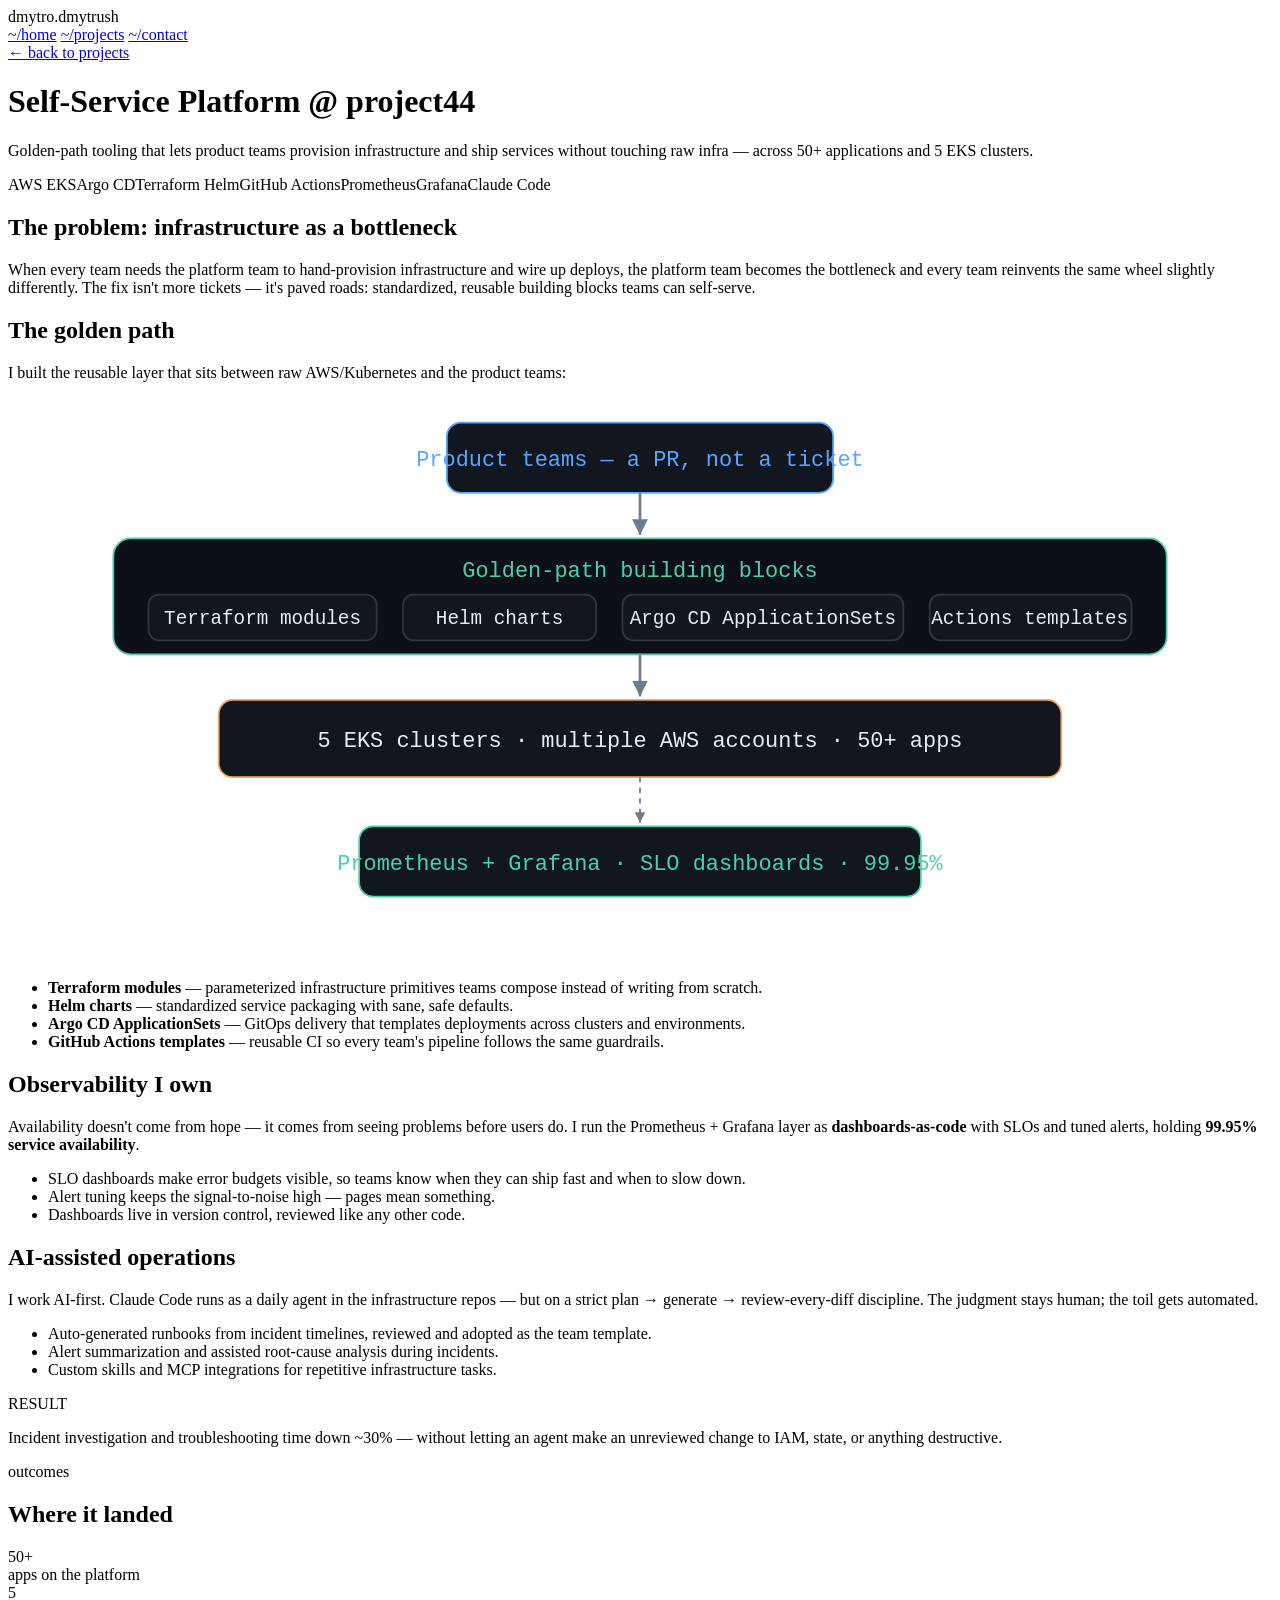
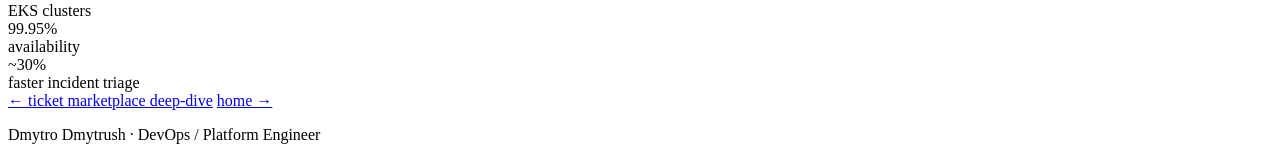
==== project44.html @ 1ca090d0 "Add project44.html" ====
<!DOCTYPE html>
<html lang="en">
<head>
<meta charset="UTF-8">
<meta name="viewport" content="width=device-width, initial-scale=1.0">
<title>Self-Service Platform @ project44 — Dmytro Dmytrush</title>
<meta name="description" content="Golden-path platform tooling across 50+ apps and 5 EKS clusters: Terraform modules, Helm charts, Argo CD ApplicationSets, and AI-assisted operations.">
<link rel="stylesheet" href="styles.css">
</head>
<body>

<nav class="nav">
  <div class="wrap">
    <span class="brand">dmytro<span class="dot">.</span>dmytrush</span>
    <div class="links">
      <a href="index.html"><span>~/</span>home</a>
      <a href="index.html#projects"><span>~/</span>projects</a>
      <a href="index.html#contact"><span>~/</span>contact</a>
    </div>
  </div>
</nav>

<header class="page-hero">
  <div class="wrap">
    <a class="back" href="index.html#projects">← back to projects</a>
    <h1>Self-Service Platform @ project44</h1>
    <p class="sub">Golden-path tooling that lets product teams provision infrastructure and ship services without touching raw infra — across 50+ applications and 5 EKS clusters.</p>
    <div class="stack">
      <span>AWS EKS</span><span>Argo CD</span><span>Terraform</span>
      <span>Helm</span><span>GitHub Actions</span><span>Prometheus</span><span>Grafana</span><span>Claude Code</span>
    </div>
  </div>
</header>

<section class="prose">
  <div class="wrap">
    <h2>The problem: infrastructure as a bottleneck</h2>
    <p>
      When every team needs the platform team to hand-provision infrastructure and wire up deploys, the platform team
      becomes the bottleneck and every team reinvents the same wheel slightly differently. The fix isn't more tickets —
      it's paved roads: standardized, reusable building blocks teams can self-serve.
    </p>
  </div>
</section>

<section class="prose">
  <div class="wrap">
    <h2>The golden path</h2>
    <p>I built the reusable layer that sits between raw AWS/Kubernetes and the product teams:</p>
    <div class="diagram">
      <svg viewBox="0 0 720 320" xmlns="http://www.w3.org/2000/svg" font-family="ui-monospace, monospace">
        <defs>
          <marker id="a2" markerWidth="8" markerHeight="8" refX="6" refY="3" orient="auto">
            <path d="M0,0 L6,3 L0,6 Z" fill="#6e7b8a"/>
          </marker>
        </defs>
        <!-- Teams -->
        <rect x="250" y="14" width="220" height="40" rx="8" fill="#12171f" stroke="#58a6ff"/>
        <text x="360" y="39" fill="#58a6ff" font-size="12.5" text-anchor="middle">Product teams — a PR, not a ticket</text>
        <line x1="360" y1="54" x2="360" y2="78" stroke="#6e7b8a" stroke-width="1.5" marker-end="url(#a2)"/>
        <!-- Golden path modules -->
        <rect x="60" y="80" width="600" height="66" rx="10" fill="#0d1117" stroke="#4dd0a7"/>
        <text x="360" y="102" fill="#4dd0a7" font-size="12.5" text-anchor="middle">Golden-path building blocks</text>
        <g font-size="11" fill="#e6edf3" text-anchor="middle">
          <rect x="80"  y="112" width="130" height="26" rx="6" fill="#12171f" stroke="#30363d"/><text x="145" y="129">Terraform modules</text>
          <rect x="225" y="112" width="110" height="26" rx="6" fill="#12171f" stroke="#30363d"/><text x="280" y="129">Helm charts</text>
          <rect x="350" y="112" width="160" height="26" rx="6" fill="#12171f" stroke="#30363d"/><text x="430" y="129">Argo CD ApplicationSets</text>
          <rect x="525" y="112" width="115" height="26" rx="6" fill="#12171f" stroke="#30363d"/><text x="582" y="129">Actions templates</text>
        </g>
        <line x1="360" y1="146" x2="360" y2="170" stroke="#6e7b8a" stroke-width="1.5" marker-end="url(#a2)"/>
        <!-- Clusters -->
        <rect x="120" y="172" width="480" height="44" rx="8" fill="#12171f" stroke="#f0a868"/>
        <text x="360" y="199" fill="#e6edf3" font-size="12.5" text-anchor="middle">5 EKS clusters · multiple AWS accounts · 50+ apps</text>
        <!-- Observability -->
        <line x1="360" y1="216" x2="360" y2="242" stroke="#6e7b8a" stroke-width="1" stroke-dasharray="3 3" marker-end="url(#a2)"/>
        <rect x="200" y="244" width="320" height="40" rx="8" fill="#12171f" stroke="#4dd0a7"/>
        <text x="360" y="269" fill="#4dd0a7" font-size="12.5" text-anchor="middle">Prometheus + Grafana · SLO dashboards · 99.95%</text>
      </svg>
    </div>
    <ul>
      <li><strong>Terraform modules</strong> — parameterized infrastructure primitives teams compose instead of writing from scratch.</li>
      <li><strong>Helm charts</strong> — standardized service packaging with sane, safe defaults.</li>
      <li><strong>Argo CD ApplicationSets</strong> — GitOps delivery that templates deployments across clusters and environments.</li>
      <li><strong>GitHub Actions templates</strong> — reusable CI so every team's pipeline follows the same guardrails.</li>
    </ul>
  </div>
</section>

<section class="prose">
  <div class="wrap">
    <h2>Observability I own</h2>
    <p>
      Availability doesn't come from hope — it comes from seeing problems before users do. I run the Prometheus + Grafana
      layer as <strong>dashboards-as-code</strong> with SLOs and tuned alerts, holding <strong>99.95% service availability</strong>.
    </p>
    <ul>
      <li>SLO dashboards make error budgets visible, so teams know when they can ship fast and when to slow down.</li>
      <li>Alert tuning keeps the signal-to-noise high — pages mean something.</li>
      <li>Dashboards live in version control, reviewed like any other code.</li>
    </ul>
  </div>
</section>

<section class="prose">
  <div class="wrap">
    <h2>AI-assisted operations</h2>
    <p>
      I work AI-first. Claude Code runs as a daily agent in the infrastructure repos — but on a strict plan → generate →
      review-every-diff discipline. The judgment stays human; the toil gets automated.
    </p>
    <ul>
      <li>Auto-generated runbooks from incident timelines, reviewed and adopted as the team template.</li>
      <li>Alert summarization and assisted root-cause analysis during incidents.</li>
      <li>Custom skills and MCP integrations for repetitive infrastructure tasks.</li>
    </ul>
    <div class="callout">
      <div class="c-label">RESULT</div>
      <p>Incident investigation and troubleshooting time down ~30% — without letting an agent make an unreviewed change to IAM, state, or anything destructive.</p>
    </div>
  </div>
</section>

<section>
  <div class="wrap">
    <div class="sec-label">outcomes</div>
    <h2 class="sec-title">Where it landed</h2>
    <div class="metrics">
      <div class="metric"><div class="num">50+</div><div class="lbl">apps on the platform</div></div>
      <div class="metric"><div class="num">5</div><div class="lbl">EKS clusters</div></div>
      <div class="metric"><div class="num">99.95%</div><div class="lbl">availability</div></div>
      <div class="metric"><div class="num">~30%</div><div class="lbl">faster incident triage</div></div>
    </div>
  </div>
</section>

<footer>
  <div class="wrap">
    <div class="f-links">
      <a href="seatgeek.html">← ticket marketplace deep-dive</a>
      <a href="index.html">home →</a>
    </div>
    <p class="f-note">Dmytro Dmytrush · DevOps / Platform Engineer</p>
  </div>
</footer>

</body>
</html>
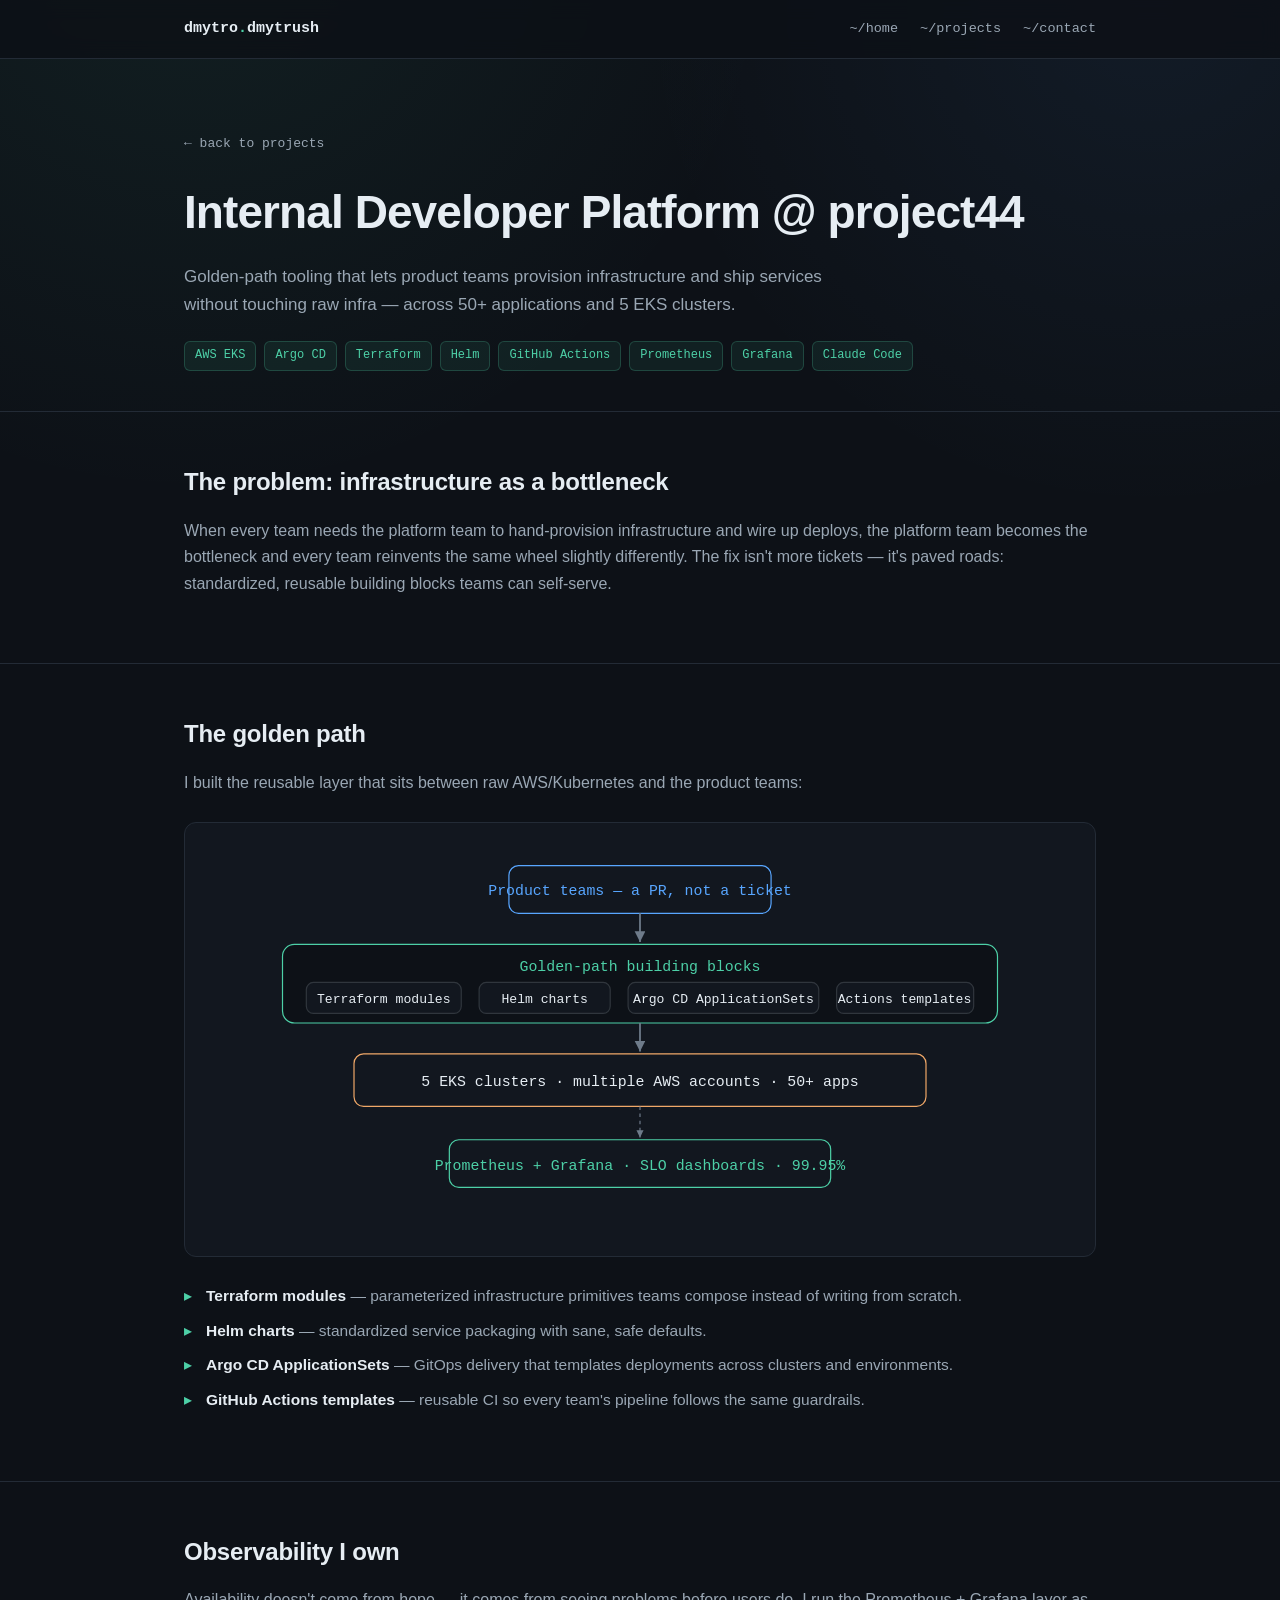
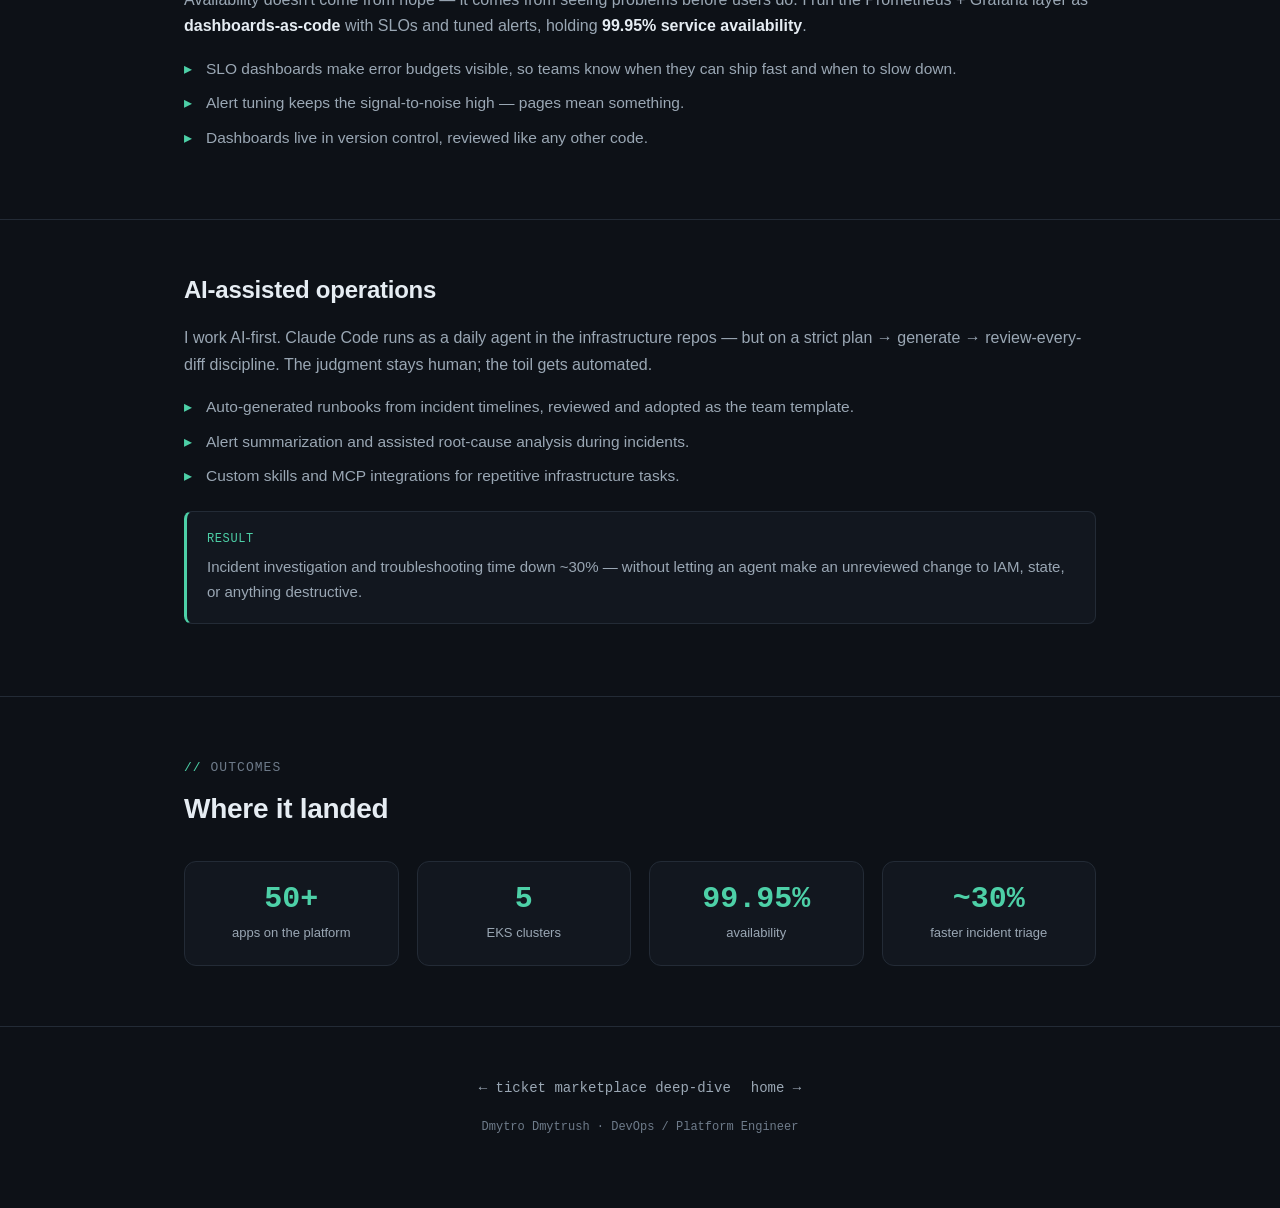
==== commit d77a82e2: "Redesign homepage: warm light theme, remove hero portrait, correct project deep-dive names and scope" ====
--- a/project44.html
+++ b/project44.html
@@ -3,7 +3,7 @@
 <head>
 <meta charset="UTF-8">
 <meta name="viewport" content="width=device-width, initial-scale=1.0">
-<title>Self-Service Platform @ project44 — Dmytro Dmytrush</title>
+<title>Internal Developer Platform @ project44 — Dmytro Dmytrush</title>
 <meta name="description" content="Golden-path platform tooling across 50+ apps and 5 EKS clusters: Terraform modules, Helm charts, Argo CD ApplicationSets, and AI-assisted operations.">
 <link rel="stylesheet" href="styles.css">
 </head>
@@ -23,7 +23,7 @@
 <header class="page-hero">
   <div class="wrap">
     <a class="back" href="index.html#projects">← back to projects</a>
-    <h1>Self-Service Platform @ project44</h1>
+    <h1>Internal Developer Platform @ project44</h1>
     <p class="sub">Golden-path tooling that lets product teams provision infrastructure and ship services without touching raw infra — across 50+ applications and 5 EKS clusters.</p>
     <div class="stack">
       <span>AWS EKS</span><span>Argo CD</span><span>Terraform</span>
--- a/styles.css
+++ b/styles.css
@@ -0,0 +1,189 @@
+/* ============================================================
+   Dmytro Dmytrush — Portfolio
+   Dark technical aesthetic. Hand-built, no template.
+   ============================================================ */
+
+:root {
+  --bg:        #0d1117;
+  --bg-soft:   #161b22;
+  --bg-card:   #12171f;
+  --border:    #232b36;
+  --border-hi: #30363d;
+  --fg:        #e6edf3;
+  --fg-dim:    #9aa7b4;
+  --fg-mute:   #6e7b8a;
+  --accent:    #4dd0a7;   /* teal-green (terraform/k8s vibe) */
+  --accent-2:  #58a6ff;   /* blue */
+  --accent-3:  #f0a868;   /* amber */
+  --danger:    #ff6b6b;
+  --mono: "SF Mono", "JetBrains Mono", "Fira Code", ui-monospace, Menlo, Consolas, monospace;
+  --sans: -apple-system, BlinkMacSystemFont, "Segoe UI", Roboto, Helvetica, Arial, sans-serif;
+  --maxw: 960px;
+}
+
+* { box-sizing: border-box; margin: 0; padding: 0; }
+
+html { scroll-behavior: smooth; }
+
+body {
+  background: var(--bg);
+  color: var(--fg);
+  font-family: var(--sans);
+  line-height: 1.65;
+  -webkit-font-smoothing: antialiased;
+  background-image:
+    radial-gradient(circle at 15% -10%, rgba(77,208,167,0.08), transparent 40%),
+    radial-gradient(circle at 90% 0%, rgba(88,166,255,0.07), transparent 35%);
+  background-attachment: fixed;
+}
+
+.wrap { max-width: var(--maxw); margin: 0 auto; padding: 0 24px; }
+
+a { color: var(--accent-2); text-decoration: none; transition: color .15s ease; }
+a:hover { color: var(--accent); }
+
+/* ---------- Top nav ---------- */
+.nav {
+  position: sticky; top: 0; z-index: 50;
+  background: rgba(13,17,23,0.82);
+  backdrop-filter: blur(10px);
+  border-bottom: 1px solid var(--border);
+}
+.nav .wrap { display: flex; align-items: center; justify-content: space-between; height: 58px; }
+.nav .brand { font-family: var(--mono); font-weight: 600; color: var(--fg); font-size: 15px; }
+.nav .brand .dot { color: var(--accent); }
+.nav .links { display: flex; gap: 22px; }
+.nav .links a { font-family: var(--mono); font-size: 13.5px; color: var(--fg-dim); }
+.nav .links a:hover { color: var(--accent); }
+@media (max-width: 560px){ .nav .links { gap: 14px; } .nav .links a span { display:none; } }
+
+/* ---------- Hero ---------- */
+.hero { padding: 84px 0 56px; border-bottom: 1px solid var(--border); }
+.hero .kicker {
+  font-family: var(--mono); font-size: 13px; color: var(--accent);
+  letter-spacing: .05em; margin-bottom: 16px;
+}
+.hero h1 { font-size: clamp(36px, 7vw, 62px); line-height: 1.05; letter-spacing: -0.02em; margin-bottom: 14px; }
+.hero .role { font-size: clamp(18px, 3vw, 24px); color: var(--fg-dim); font-weight: 500; margin-bottom: 26px; }
+.hero .role b { color: var(--accent); font-weight: 600; }
+.hero .lead { font-size: 17px; color: var(--fg-dim); max-width: 660px; }
+
+.badges { display: flex; flex-wrap: wrap; gap: 8px; margin: 26px 0 8px; }
+.badge {
+  font-family: var(--mono); font-size: 12px; color: var(--accent);
+  background: rgba(77,208,167,0.08); border: 1px solid rgba(77,208,167,0.25);
+  padding: 5px 11px; border-radius: 999px;
+}
+
+.cta { display: flex; flex-wrap: wrap; gap: 12px; margin-top: 30px; }
+.btn {
+  font-family: var(--mono); font-size: 13.5px; padding: 10px 18px; border-radius: 8px;
+  border: 1px solid var(--border-hi); color: var(--fg); background: var(--bg-soft);
+  display: inline-flex; align-items: center; gap: 8px; transition: all .15s ease;
+}
+.btn:hover { border-color: var(--accent); color: var(--accent); transform: translateY(-1px); }
+.btn.primary { background: var(--accent); color: #06231a; border-color: var(--accent); font-weight: 600; }
+.btn.primary:hover { background: #5fe0b8; color: #06231a; }
+
+/* ---------- Sections ---------- */
+section { padding: 60px 0; border-bottom: 1px solid var(--border); }
+.sec-label {
+  font-family: var(--mono); font-size: 13px; color: var(--fg-mute);
+  letter-spacing: .08em; text-transform: uppercase; margin-bottom: 8px;
+}
+.sec-label::before { content: "// "; color: var(--accent); }
+h2.sec-title { font-size: 28px; letter-spacing: -0.01em; margin-bottom: 28px; }
+
+/* ---------- Skills ---------- */
+.skills-grid { display: grid; grid-template-columns: repeat(auto-fit, minmax(220px, 1fr)); gap: 16px; }
+.skill-card {
+  background: var(--bg-card); border: 1px solid var(--border); border-radius: 12px; padding: 20px;
+  transition: border-color .15s ease, transform .15s ease;
+}
+.skill-card:hover { border-color: var(--border-hi); transform: translateY(-2px); }
+.skill-card h3 { font-family: var(--mono); font-size: 13px; color: var(--accent); margin-bottom: 12px; letter-spacing: .03em; }
+.skill-card .tags { display: flex; flex-wrap: wrap; gap: 7px; }
+.skill-card .tag { font-size: 13px; color: var(--fg-dim); background: var(--bg-soft); border: 1px solid var(--border); padding: 3px 9px; border-radius: 6px; }
+
+/* ---------- Timeline ---------- */
+.timeline { position: relative; padding-left: 28px; }
+.timeline::before { content: ""; position: absolute; left: 6px; top: 6px; bottom: 6px; width: 2px; background: var(--border-hi); }
+.tl-item { position: relative; margin-bottom: 34px; }
+.tl-item::before {
+  content: ""; position: absolute; left: -28px; top: 6px; width: 12px; height: 12px;
+  border-radius: 50%; background: var(--accent); box-shadow: 0 0 0 4px rgba(77,208,167,0.15);
+}
+.tl-item .tl-head { display: flex; flex-wrap: wrap; align-items: baseline; gap: 10px; margin-bottom: 4px; }
+.tl-item .tl-title { font-size: 18px; font-weight: 600; }
+.tl-item .tl-co { color: var(--accent); font-family: var(--mono); font-size: 14px; }
+.tl-item .tl-date { font-family: var(--mono); font-size: 12.5px; color: var(--fg-mute); margin-left: auto; }
+.tl-item .tl-loc { font-size: 13px; color: var(--fg-mute); margin-bottom: 10px; }
+.tl-item ul { list-style: none; }
+.tl-item li { position: relative; padding-left: 18px; color: var(--fg-dim); font-size: 15px; margin-bottom: 7px; }
+.tl-item li::before { content: "▸"; position: absolute; left: 0; color: var(--accent); }
+
+/* ---------- Project cards ---------- */
+.proj-grid { display: grid; grid-template-columns: repeat(auto-fit, minmax(300px, 1fr)); gap: 20px; }
+.proj-card {
+  background: var(--bg-card); border: 1px solid var(--border); border-radius: 14px; padding: 26px;
+  display: flex; flex-direction: column; transition: all .18s ease; position: relative; overflow: hidden;
+}
+.proj-card::after {
+  content: ""; position: absolute; inset: 0; border-radius: 14px; pointer-events: none;
+  box-shadow: inset 0 0 0 1px transparent; transition: box-shadow .18s ease;
+}
+.proj-card:hover { transform: translateY(-3px); border-color: var(--border-hi); }
+.proj-card:hover::after { box-shadow: inset 0 0 40px rgba(77,208,167,0.06); }
+.proj-card .p-tag { font-family: var(--mono); font-size: 11.5px; color: var(--accent-3); letter-spacing: .05em; margin-bottom: 10px; }
+.proj-card h3 { font-size: 20px; margin-bottom: 8px; }
+.proj-card p { color: var(--fg-dim); font-size: 14.5px; flex: 1; margin-bottom: 16px; }
+.proj-card .p-stack { display: flex; flex-wrap: wrap; gap: 6px; margin-bottom: 16px; }
+.proj-card .p-stack span { font-family: var(--mono); font-size: 11.5px; color: var(--fg-mute); border: 1px solid var(--border); padding: 2px 8px; border-radius: 5px; }
+.proj-card .p-link { font-family: var(--mono); font-size: 13px; color: var(--accent); align-self: flex-start; }
+.proj-card .p-link:hover { text-decoration: underline; }
+
+/* ---------- Metrics strip ---------- */
+.metrics { display: grid; grid-template-columns: repeat(auto-fit, minmax(150px, 1fr)); gap: 18px; }
+.metric { text-align: center; padding: 22px 12px; background: var(--bg-card); border: 1px solid var(--border); border-radius: 12px; }
+.metric .num { font-family: var(--mono); font-size: 30px; font-weight: 700; color: var(--accent); line-height: 1; }
+.metric .lbl { font-size: 13px; color: var(--fg-dim); margin-top: 8px; }
+
+/* ---------- Footer ---------- */
+footer { padding: 50px 0 70px; text-align: center; }
+footer .f-links { display: flex; justify-content: center; gap: 20px; flex-wrap: wrap; margin-bottom: 18px; }
+footer .f-links a { font-family: var(--mono); font-size: 14px; color: var(--fg-dim); }
+footer .f-links a:hover { color: var(--accent); }
+footer .f-note { font-family: var(--mono); font-size: 12px; color: var(--fg-mute); }
+
+/* ---------- Project page specifics ---------- */
+.page-hero { padding: 70px 0 40px; border-bottom: 1px solid var(--border); }
+.page-hero .back { font-family: var(--mono); font-size: 13px; color: var(--fg-dim); }
+.page-hero .back:hover { color: var(--accent); }
+.page-hero h1 { font-size: clamp(30px, 5vw, 46px); margin: 20px 0 12px; letter-spacing: -0.02em; }
+.page-hero .sub { color: var(--fg-dim); font-size: 17px; max-width: 680px; }
+.page-hero .stack { display:flex; flex-wrap:wrap; gap:8px; margin-top:22px; }
+.page-hero .stack span { font-family: var(--mono); font-size:12px; color:var(--accent); background:rgba(77,208,167,0.08); border:1px solid rgba(77,208,167,0.22); padding:4px 10px; border-radius:6px; }
+
+.prose { padding: 50px 0; border-bottom: 1px solid var(--border); }
+.prose h2 { font-size: 24px; margin-bottom: 16px; letter-spacing: -0.01em; }
+.prose h3 { font-family: var(--mono); font-size: 15px; color: var(--accent); margin: 28px 0 10px; }
+.prose p { color: var(--fg-dim); font-size: 16px; margin-bottom: 16px; }
+.prose ul { margin: 0 0 18px 0; list-style: none; }
+.prose li { position: relative; padding-left: 22px; color: var(--fg-dim); font-size: 15.5px; margin-bottom: 9px; }
+.prose li::before { content: "▸"; position: absolute; left: 0; color: var(--accent); }
+.prose code { font-family: var(--mono); font-size: 13.5px; color: var(--accent-3); background: var(--bg-soft); border: 1px solid var(--border); padding: 1px 6px; border-radius: 5px; }
+.prose strong { color: var(--fg); }
+
+.callout {
+  background: var(--bg-card); border: 1px solid var(--border); border-left: 3px solid var(--accent);
+  border-radius: 8px; padding: 18px 20px; margin: 22px 0;
+}
+.callout .c-label { font-family: var(--mono); font-size: 12px; color: var(--accent); letter-spacing: .05em; margin-bottom: 6px; }
+.callout p { margin: 0; color: var(--fg-dim); font-size: 15px; }
+
+/* Architecture diagram box */
+.diagram { background: var(--bg-card); border: 1px solid var(--border); border-radius: 12px; padding: 26px; margin: 26px 0; overflow-x: auto; }
+.diagram svg { display: block; margin: 0 auto; max-width: 100%; height: auto; }
+
+.fade-up { opacity: 0; transform: translateY(16px); transition: opacity .5s ease, transform .5s ease; }
+.fade-up.in { opacity: 1; transform: none; }
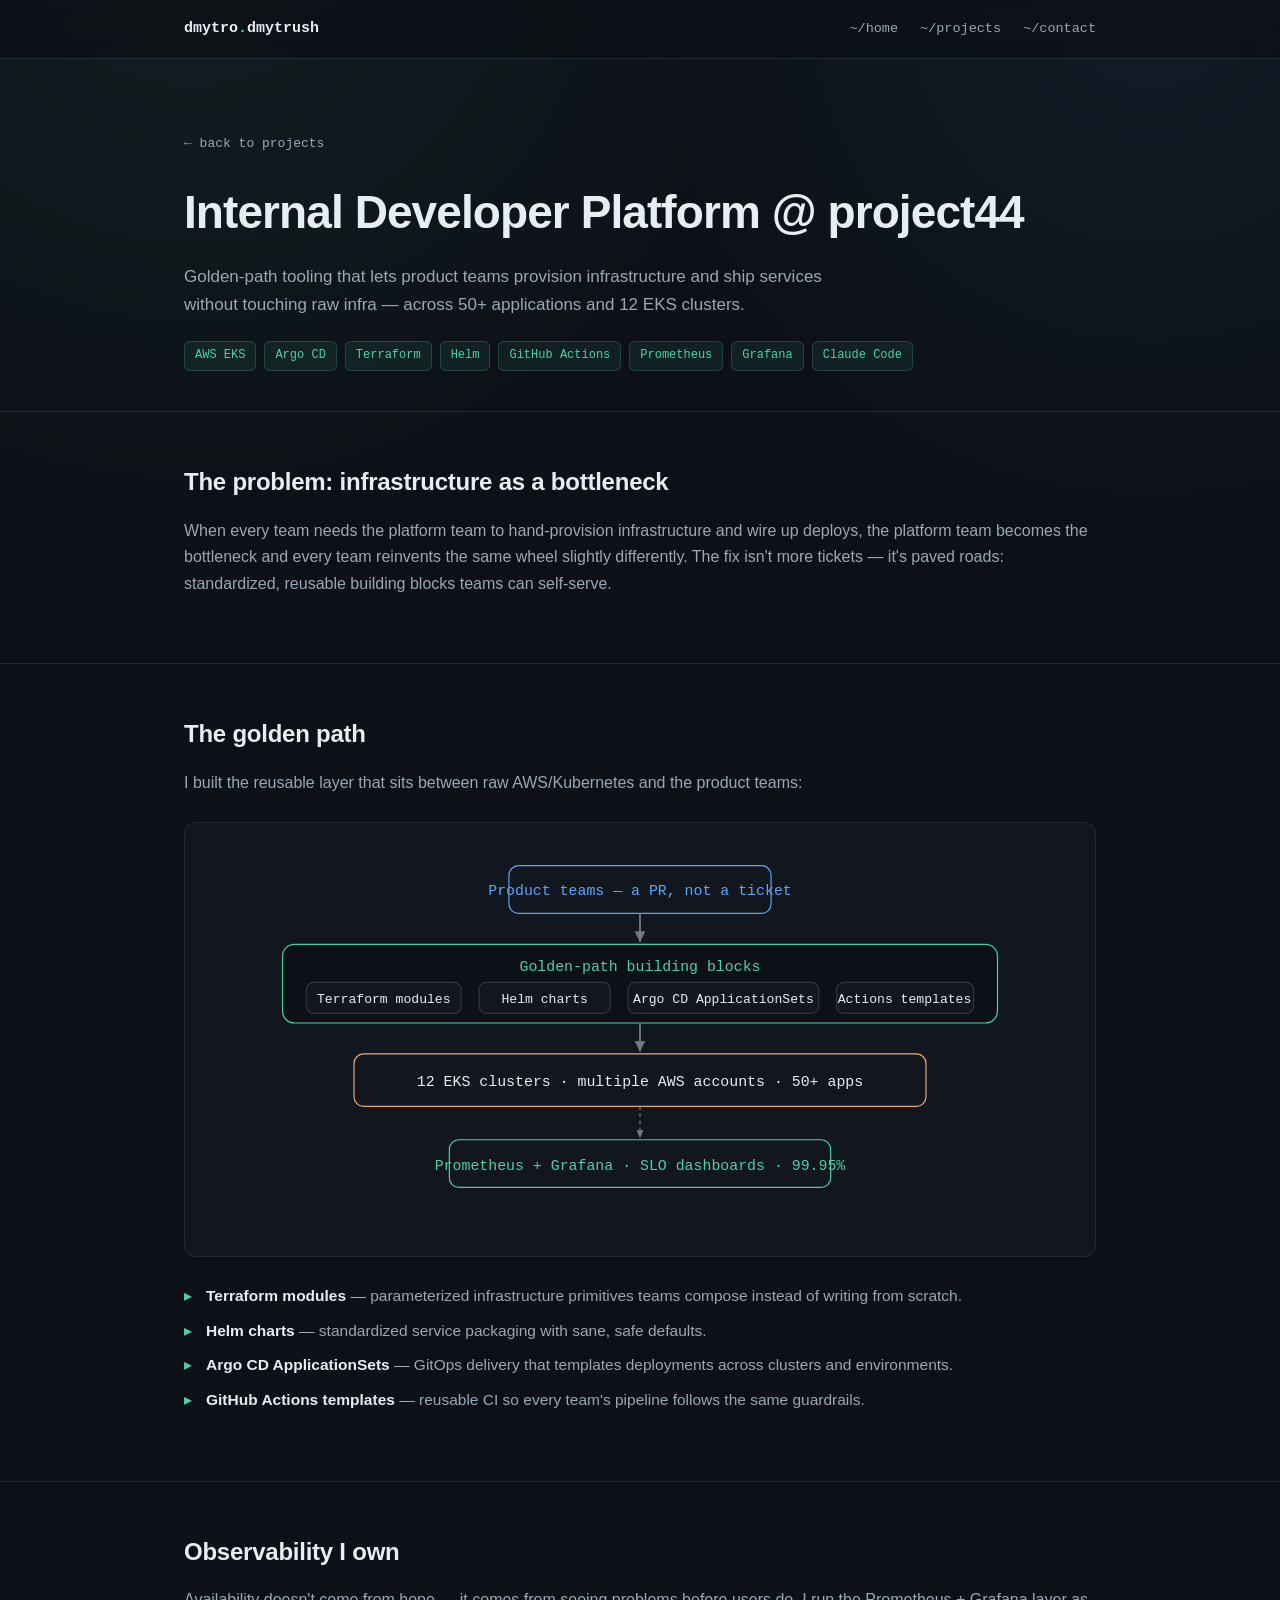
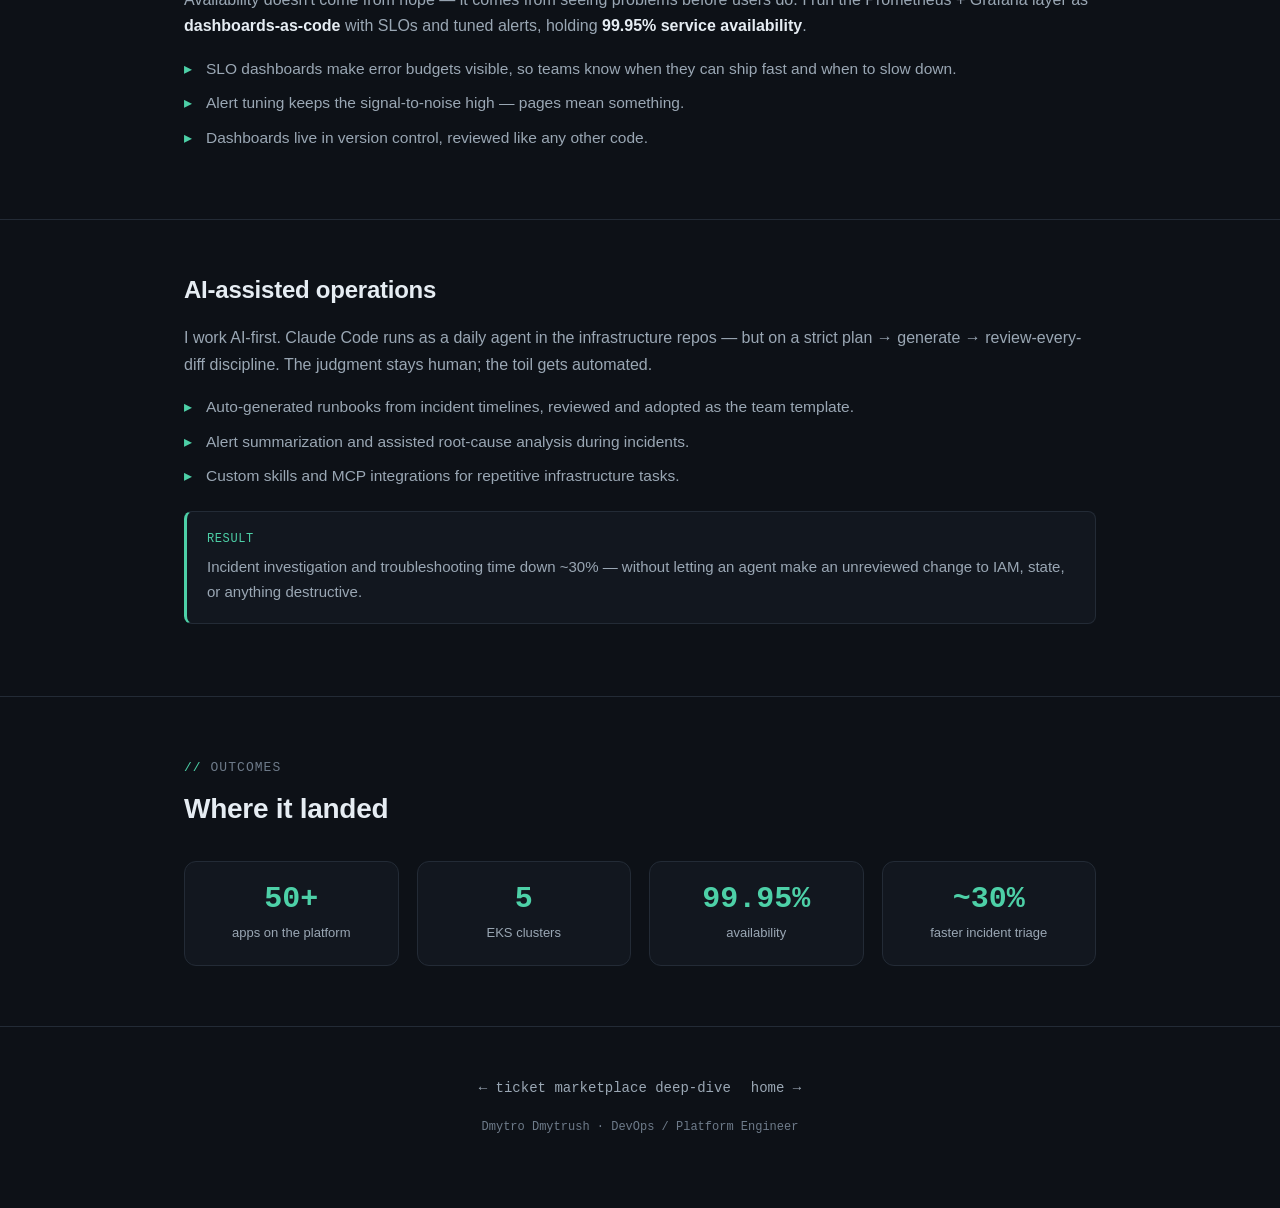
==== commit 480a14d1: "Sync site to updated resume: hero headline, 12 EKS clusters, new bullets, new contact info - Hero no" ====
--- a/project44.html
+++ b/project44.html
@@ -4,7 +4,7 @@
 <meta charset="UTF-8">
 <meta name="viewport" content="width=device-width, initial-scale=1.0">
 <title>Internal Developer Platform @ project44 — Dmytro Dmytrush</title>
-<meta name="description" content="Golden-path platform tooling across 50+ apps and 5 EKS clusters: Terraform modules, Helm charts, Argo CD ApplicationSets, and AI-assisted operations.">
+<meta name="description" content="Golden-path platform tooling across 50+ apps and 12 EKS clusters: Terraform modules, Helm charts, Argo CD ApplicationSets, and AI-assisted operations.">
 <link rel="stylesheet" href="styles.css">
 </head>
 <body>
@@ -24,7 +24,7 @@
   <div class="wrap">
     <a class="back" href="index.html#projects">← back to projects</a>
     <h1>Internal Developer Platform @ project44</h1>
-    <p class="sub">Golden-path tooling that lets product teams provision infrastructure and ship services without touching raw infra — across 50+ applications and 5 EKS clusters.</p>
+    <p class="sub">Golden-path tooling that lets product teams provision infrastructure and ship services without touching raw infra — across 50+ applications and 12 EKS clusters.</p>
     <div class="stack">
       <span>AWS EKS</span><span>Argo CD</span><span>Terraform</span>
       <span>Helm</span><span>GitHub Actions</span><span>Prometheus</span><span>Grafana</span><span>Claude Code</span>
@@ -70,7 +70,7 @@
         <line x1="360" y1="146" x2="360" y2="170" stroke="#6e7b8a" stroke-width="1.5" marker-end="url(#a2)"/>
         <!-- Clusters -->
         <rect x="120" y="172" width="480" height="44" rx="8" fill="#12171f" stroke="#f0a868"/>
-        <text x="360" y="199" fill="#e6edf3" font-size="12.5" text-anchor="middle">5 EKS clusters · multiple AWS accounts · 50+ apps</text>
+        <text x="360" y="199" fill="#e6edf3" font-size="12.5" text-anchor="middle">12 EKS clusters · multiple AWS accounts · 50+ apps</text>
         <!-- Observability -->
         <line x1="360" y1="216" x2="360" y2="242" stroke="#6e7b8a" stroke-width="1" stroke-dasharray="3 3" marker-end="url(#a2)"/>
         <rect x="200" y="244" width="320" height="40" rx="8" fill="#12171f" stroke="#4dd0a7"/>
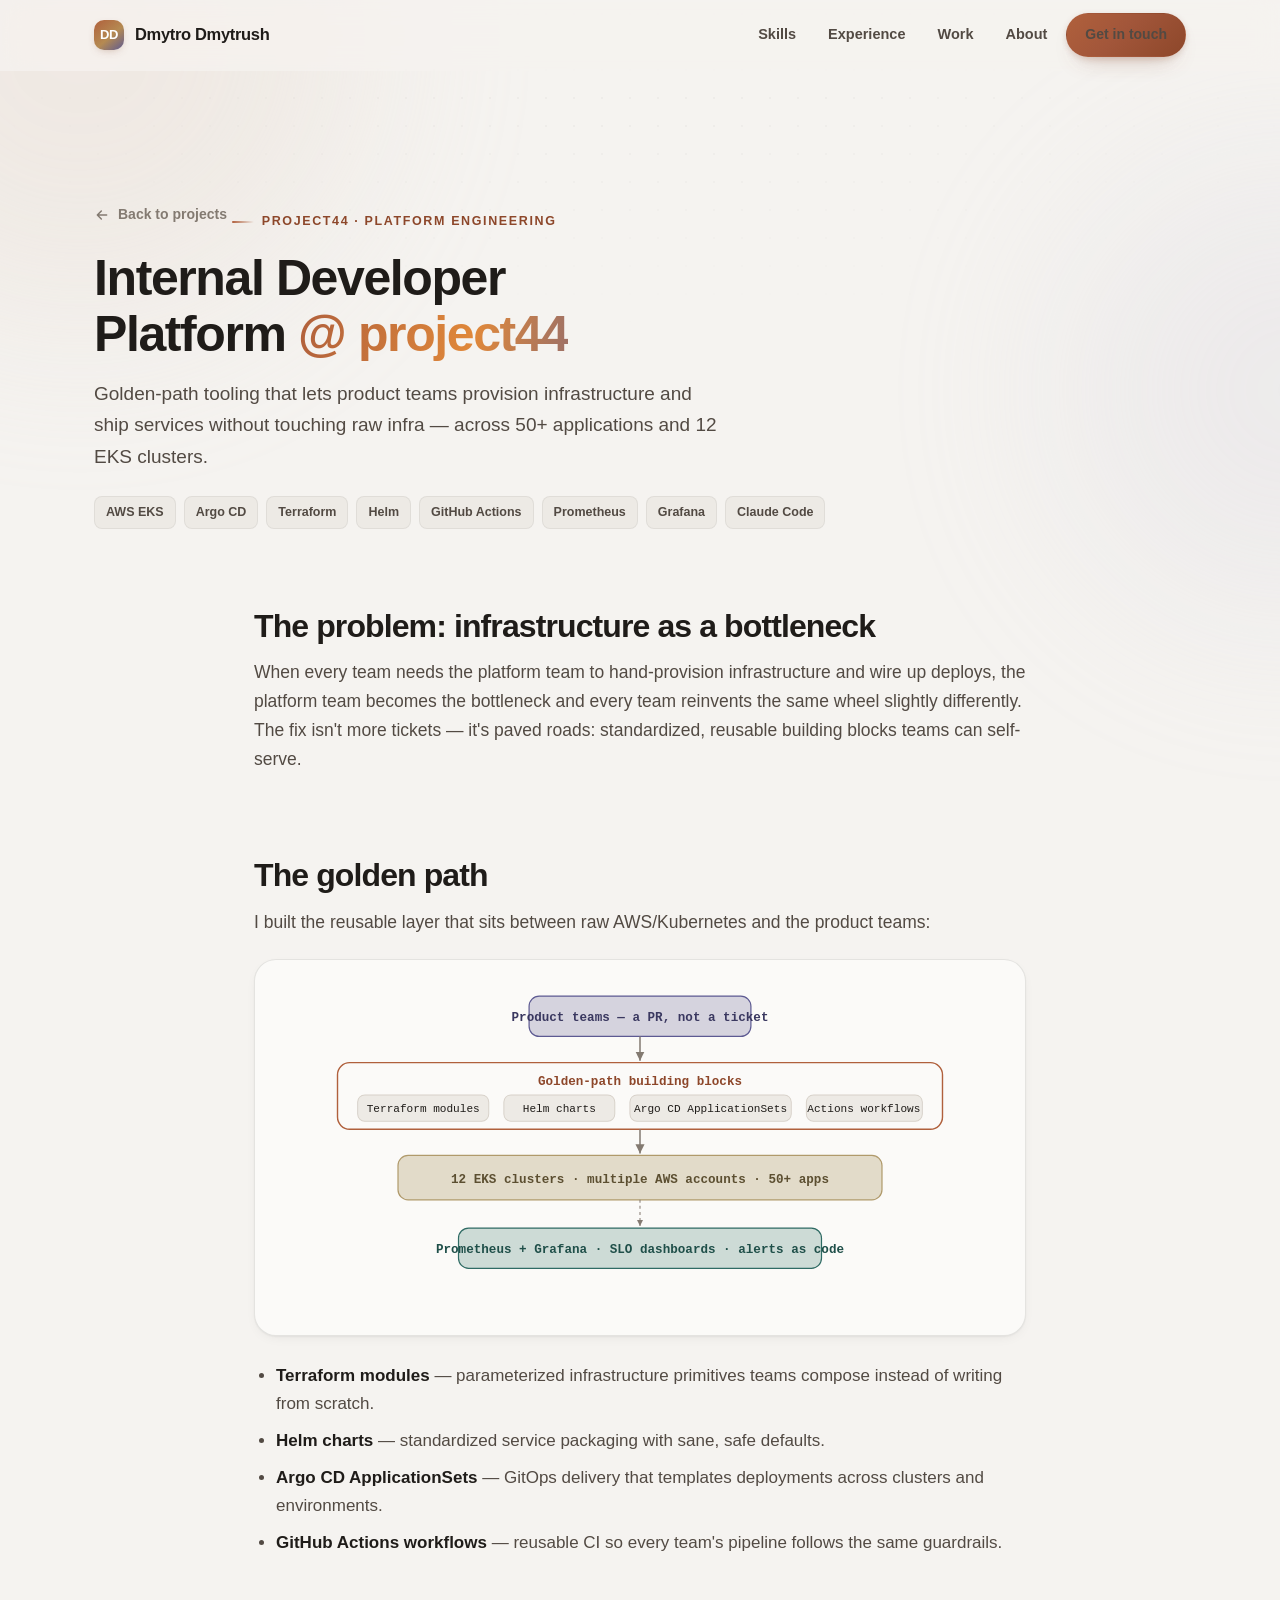
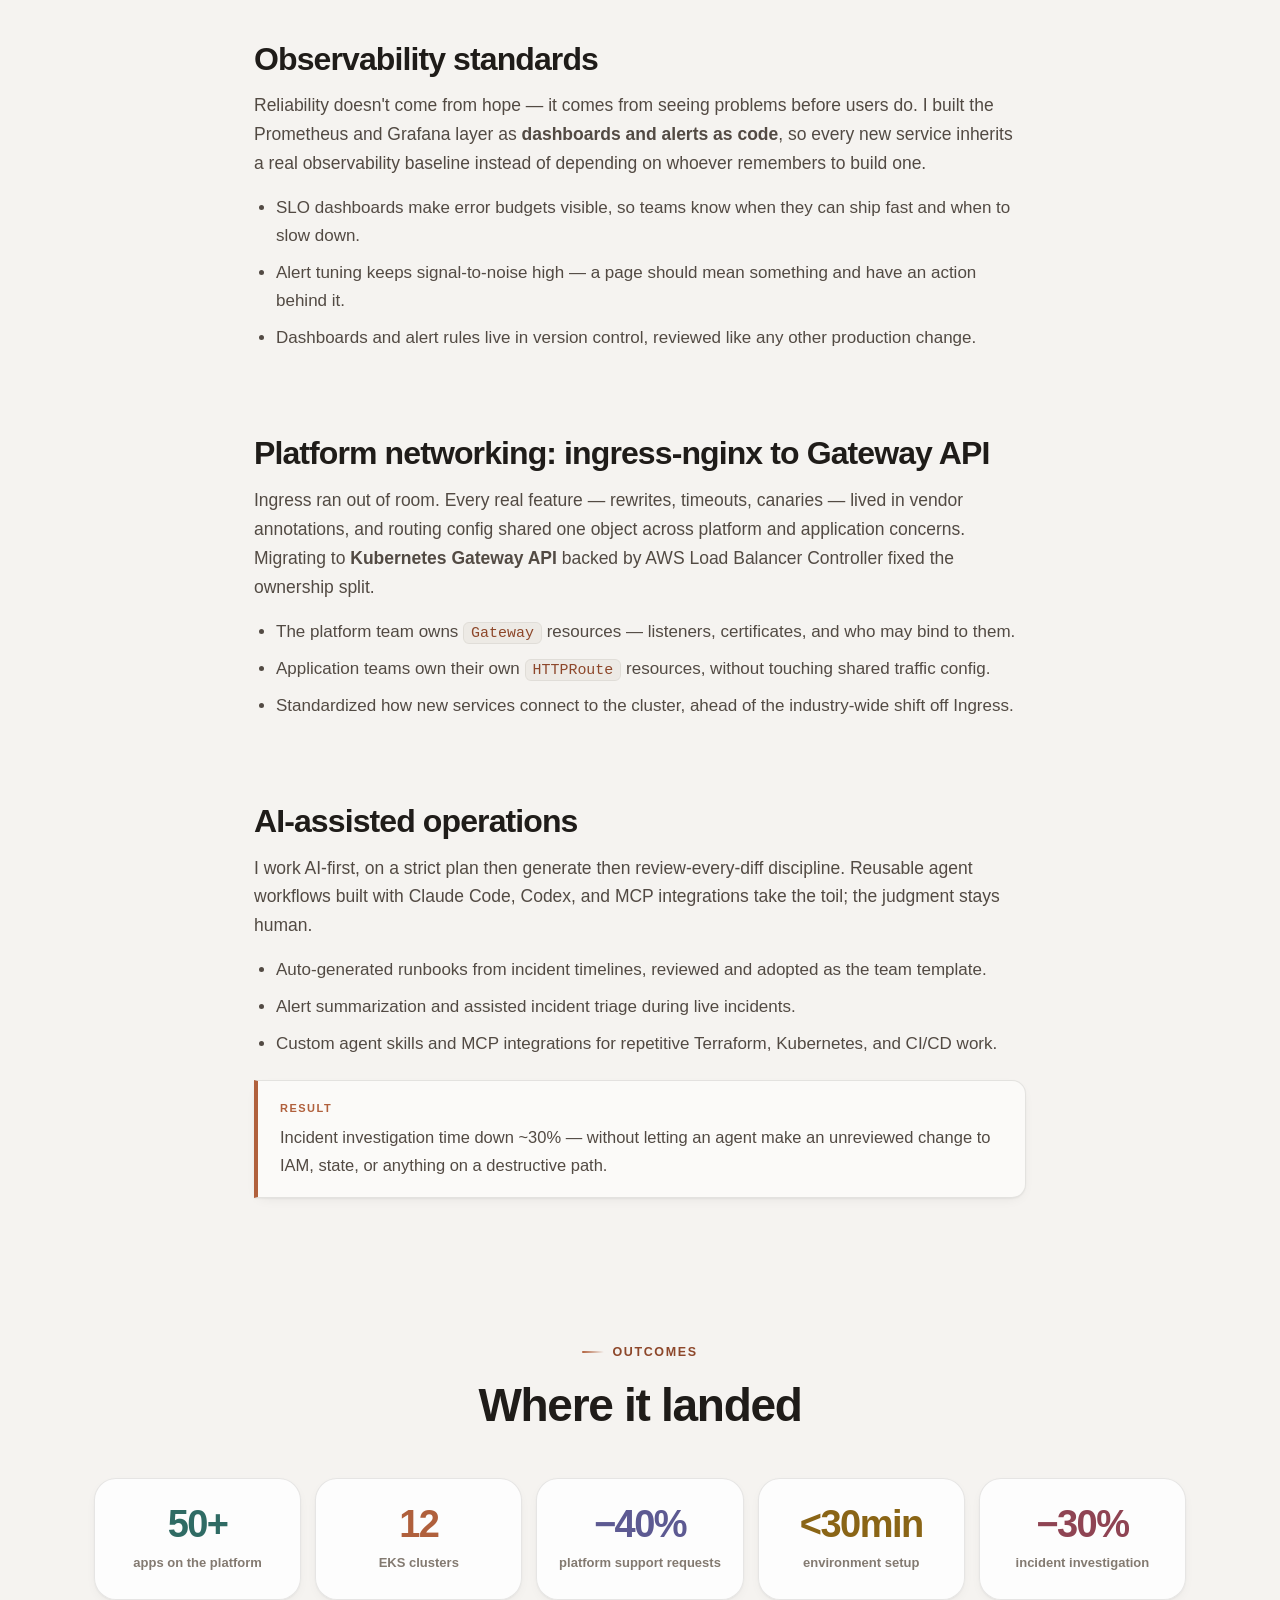
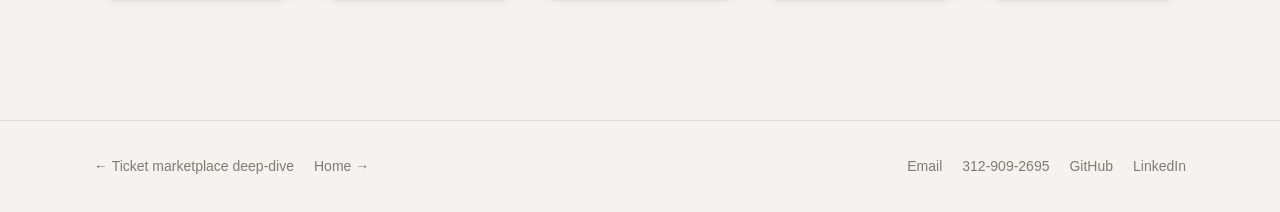
==== commit 93c9c3cc: "Unify deep-dive pages with main site design - Extract index.html inline CSS into shared site.css; al" ====
--- a/project44.html
+++ b/project44.html
@@ -5,35 +5,48 @@
 <meta name="viewport" content="width=device-width, initial-scale=1.0">
 <title>Internal Developer Platform @ project44 — Dmytro Dmytrush</title>
 <meta name="description" content="Golden-path platform tooling across 50+ apps and 12 EKS clusters: Terraform modules, Helm charts, Argo CD ApplicationSets, and AI-assisted operations.">
-<link rel="stylesheet" href="styles.css">
+<link rel="stylesheet" href="site.css">
 </head>
 <body>
 
-<nav class="nav">
-  <div class="wrap">
-    <span class="brand">dmytro<span class="dot">.</span>dmytrush</span>
-    <div class="links">
-      <a href="index.html"><span>~/</span>home</a>
-      <a href="index.html#projects"><span>~/</span>projects</a>
-      <a href="index.html#contact"><span>~/</span>contact</a>
-    </div>
-  </div>
-</nav>
+<div class="ambient" aria-hidden="true">
+  <div class="blob b1"></div><div class="blob b2"></div><div class="blob b3"></div>
+  <div class="blob b4"></div><div class="blob b5"></div>
+</div>
+<div class="dots" aria-hidden="true"></div>
+
+<header class="nav" id="nav">
+  <div class="wrap nav-in">
+    <a href="index.html" class="brand"><span class="brand-dot">DD</span> Dmytro Dmytrush</a>
+    <nav class="nav-links">
+      <a href="index.html#skills" class="hide-sm">Skills</a>
+      <a href="index.html#experience" class="hide-sm">Experience</a>
+      <a href="index.html#projects" class="hide-sm">Work</a>
+      <a href="index.html#about" class="hide-sm">About</a>
+      <a href="index.html#contact" class="btn btn-primary" style="padding:9px 18px;font-size:14px">Get in touch</a>
+    </nav>
+  </div>
+</header>
 
 <header class="page-hero">
-  <div class="wrap">
-    <a class="back" href="index.html#projects">← back to projects</a>
-    <h1>Internal Developer Platform @ project44</h1>
+  <div class="wrap reveal">
+    <a class="back" href="index.html#projects">
+      <svg viewBox="0 0 24 24" fill="none" stroke="currentColor" stroke-width="2.2" stroke-linecap="round" stroke-linejoin="round" style="width:16px;height:16px"><path d="M19 12H5M11 18l-6-6 6-6"/></svg>
+      Back to projects
+    </a>
+    <div class="eyebrow">project44 · Platform engineering</div>
+    <h1>Internal Developer Platform <span class="grad">@ project44</span></h1>
     <p class="sub">Golden-path tooling that lets product teams provision infrastructure and ship services without touching raw infra — across 50+ applications and 12 EKS clusters.</p>
-    <div class="stack">
-      <span>AWS EKS</span><span>Argo CD</span><span>Terraform</span>
-      <span>Helm</span><span>GitHub Actions</span><span>Prometheus</span><span>Grafana</span><span>Claude Code</span>
+    <div class="stack tags">
+      <span class="tag">AWS EKS</span><span class="tag">Argo CD</span><span class="tag">Terraform</span>
+      <span class="tag">Helm</span><span class="tag">GitHub Actions</span><span class="tag">Prometheus</span>
+      <span class="tag">Grafana</span><span class="tag">Claude Code</span>
     </div>
   </div>
 </header>
 
 <section class="prose">
-  <div class="wrap">
+  <div class="wrap reveal">
     <h2>The problem: infrastructure as a bottleneck</h2>
     <p>
       When every team needs the platform team to hand-provision infrastructure and wire up deploys, the platform team
@@ -44,104 +57,153 @@
 </section>
 
 <section class="prose">
-  <div class="wrap">
+  <div class="wrap reveal">
     <h2>The golden path</h2>
     <p>I built the reusable layer that sits between raw AWS/Kubernetes and the product teams:</p>
     <div class="diagram">
       <svg viewBox="0 0 720 320" xmlns="http://www.w3.org/2000/svg" font-family="ui-monospace, monospace">
         <defs>
           <marker id="a2" markerWidth="8" markerHeight="8" refX="6" refY="3" orient="auto">
-            <path d="M0,0 L6,3 L0,6 Z" fill="#6e7b8a"/>
+            <path d="M0,0 L6,3 L0,6 Z" fill="#837a71"/>
           </marker>
         </defs>
-        <!-- Teams -->
-        <rect x="250" y="14" width="220" height="40" rx="8" fill="#12171f" stroke="#58a6ff"/>
-        <text x="360" y="39" fill="#58a6ff" font-size="12.5" text-anchor="middle">Product teams — a PR, not a ticket</text>
-        <line x1="360" y1="54" x2="360" y2="78" stroke="#6e7b8a" stroke-width="1.5" marker-end="url(#a2)"/>
-        <!-- Golden path modules -->
-        <rect x="60" y="80" width="600" height="66" rx="10" fill="#0d1117" stroke="#4dd0a7"/>
-        <text x="360" y="102" fill="#4dd0a7" font-size="12.5" text-anchor="middle">Golden-path building blocks</text>
-        <g font-size="11" fill="#e6edf3" text-anchor="middle">
-          <rect x="80"  y="112" width="130" height="26" rx="6" fill="#12171f" stroke="#30363d"/><text x="145" y="129">Terraform modules</text>
-          <rect x="225" y="112" width="110" height="26" rx="6" fill="#12171f" stroke="#30363d"/><text x="280" y="129">Helm charts</text>
-          <rect x="350" y="112" width="160" height="26" rx="6" fill="#12171f" stroke="#30363d"/><text x="430" y="129">Argo CD ApplicationSets</text>
-          <rect x="525" y="112" width="115" height="26" rx="6" fill="#12171f" stroke="#30363d"/><text x="582" y="129">Actions templates</text>
+        <rect x="250" y="14" width="220" height="40" rx="10" fill="#d5d3de" stroke="#5d5a92" stroke-width="1.2"/>
+        <text x="360" y="39" fill="#3a3860" font-size="12.5" text-anchor="middle" font-weight="600">Product teams — a PR, not a ticket</text>
+        <line x1="360" y1="54" x2="360" y2="78" stroke="#837a71" stroke-width="1.5" marker-end="url(#a2)"/>
+        <rect x="60" y="80" width="600" height="66" rx="12" fill="#fbfaf8" stroke="#b0603c" stroke-width="1.4"/>
+        <text x="360" y="102" fill="#8d472a" font-size="12.5" text-anchor="middle" font-weight="700">Golden-path building blocks</text>
+        <g font-size="11" fill="#1f1c19" text-anchor="middle">
+          <rect x="80"  y="112" width="130" height="26" rx="7" fill="#edeae5" stroke="#d8d2ca"/><text x="145" y="129">Terraform modules</text>
+          <rect x="225" y="112" width="110" height="26" rx="7" fill="#edeae5" stroke="#d8d2ca"/><text x="280" y="129">Helm charts</text>
+          <rect x="350" y="112" width="160" height="26" rx="7" fill="#edeae5" stroke="#d8d2ca"/><text x="430" y="129">Argo CD ApplicationSets</text>
+          <rect x="525" y="112" width="115" height="26" rx="7" fill="#edeae5" stroke="#d8d2ca"/><text x="582" y="129">Actions workflows</text>
         </g>
-        <line x1="360" y1="146" x2="360" y2="170" stroke="#6e7b8a" stroke-width="1.5" marker-end="url(#a2)"/>
-        <!-- Clusters -->
-        <rect x="120" y="172" width="480" height="44" rx="8" fill="#12171f" stroke="#f0a868"/>
-        <text x="360" y="199" fill="#e6edf3" font-size="12.5" text-anchor="middle">12 EKS clusters · multiple AWS accounts · 50+ apps</text>
-        <!-- Observability -->
-        <line x1="360" y1="216" x2="360" y2="242" stroke="#6e7b8a" stroke-width="1" stroke-dasharray="3 3" marker-end="url(#a2)"/>
-        <rect x="200" y="244" width="320" height="40" rx="8" fill="#12171f" stroke="#4dd0a7"/>
-        <text x="360" y="269" fill="#4dd0a7" font-size="12.5" text-anchor="middle">Prometheus + Grafana · SLO dashboards · 99.95%</text>
+        <line x1="360" y1="146" x2="360" y2="170" stroke="#837a71" stroke-width="1.5" marker-end="url(#a2)"/>
+        <rect x="120" y="172" width="480" height="44" rx="10" fill="#e2dbc9" stroke="#b09a6b" stroke-width="1.2"/>
+        <text x="360" y="199" fill="#5c4f31" font-size="12.5" text-anchor="middle" font-weight="600">12 EKS clusters · multiple AWS accounts · 50+ apps</text>
+        <line x1="360" y1="216" x2="360" y2="242" stroke="#837a71" stroke-width="1" stroke-dasharray="3 3" marker-end="url(#a2)"/>
+        <rect x="180" y="244" width="360" height="40" rx="10" fill="#cddbd6" stroke="#2f6b64" stroke-width="1.2"/>
+        <text x="360" y="269" fill="#1f4f49" font-size="12.5" text-anchor="middle" font-weight="600">Prometheus + Grafana · SLO dashboards · alerts as code</text>
       </svg>
     </div>
     <ul>
       <li><strong>Terraform modules</strong> — parameterized infrastructure primitives teams compose instead of writing from scratch.</li>
       <li><strong>Helm charts</strong> — standardized service packaging with sane, safe defaults.</li>
       <li><strong>Argo CD ApplicationSets</strong> — GitOps delivery that templates deployments across clusters and environments.</li>
-      <li><strong>GitHub Actions templates</strong> — reusable CI so every team's pipeline follows the same guardrails.</li>
-    </ul>
-  </div>
-</section>
-
-<section class="prose">
-  <div class="wrap">
-    <h2>Observability I own</h2>
-    <p>
-      Availability doesn't come from hope — it comes from seeing problems before users do. I run the Prometheus + Grafana
-      layer as <strong>dashboards-as-code</strong> with SLOs and tuned alerts, holding <strong>99.95% service availability</strong>.
+      <li><strong>GitHub Actions workflows</strong> — reusable CI so every team's pipeline follows the same guardrails.</li>
+    </ul>
+  </div>
+</section>
+
+<section class="prose">
+  <div class="wrap reveal">
+    <h2>Observability standards</h2>
+    <p>
+      Reliability doesn't come from hope — it comes from seeing problems before users do. I built the Prometheus and
+      Grafana layer as <strong>dashboards and alerts as code</strong>, so every new service inherits a real observability
+      baseline instead of depending on whoever remembers to build one.
     </p>
     <ul>
       <li>SLO dashboards make error budgets visible, so teams know when they can ship fast and when to slow down.</li>
-      <li>Alert tuning keeps the signal-to-noise high — pages mean something.</li>
-      <li>Dashboards live in version control, reviewed like any other code.</li>
-    </ul>
-  </div>
-</section>
-
-<section class="prose">
-  <div class="wrap">
+      <li>Alert tuning keeps signal-to-noise high — a page should mean something and have an action behind it.</li>
+      <li>Dashboards and alert rules live in version control, reviewed like any other production change.</li>
+    </ul>
+  </div>
+</section>
+
+<section class="prose">
+  <div class="wrap reveal">
+    <h2>Platform networking: ingress-nginx to Gateway API</h2>
+    <p>
+      Ingress ran out of room. Every real feature — rewrites, timeouts, canaries — lived in vendor annotations, and
+      routing config shared one object across platform and application concerns. Migrating to
+      <strong>Kubernetes Gateway API</strong> backed by AWS Load Balancer Controller fixed the ownership split.
+    </p>
+    <ul>
+      <li>The platform team owns <code>Gateway</code> resources — listeners, certificates, and who may bind to them.</li>
+      <li>Application teams own their own <code>HTTPRoute</code> resources, without touching shared traffic config.</li>
+      <li>Standardized how new services connect to the cluster, ahead of the industry-wide shift off Ingress.</li>
+    </ul>
+  </div>
+</section>
+
+<section class="prose">
+  <div class="wrap reveal">
     <h2>AI-assisted operations</h2>
     <p>
-      I work AI-first. Claude Code runs as a daily agent in the infrastructure repos — but on a strict plan → generate →
-      review-every-diff discipline. The judgment stays human; the toil gets automated.
+      I work AI-first, on a strict plan then generate then review-every-diff discipline. Reusable agent workflows built
+      with Claude Code, Codex, and MCP integrations take the toil; the judgment stays human.
     </p>
     <ul>
       <li>Auto-generated runbooks from incident timelines, reviewed and adopted as the team template.</li>
-      <li>Alert summarization and assisted root-cause analysis during incidents.</li>
-      <li>Custom skills and MCP integrations for repetitive infrastructure tasks.</li>
+      <li>Alert summarization and assisted incident triage during live incidents.</li>
+      <li>Custom agent skills and MCP integrations for repetitive Terraform, Kubernetes, and CI/CD work.</li>
     </ul>
     <div class="callout">
       <div class="c-label">RESULT</div>
-      <p>Incident investigation and troubleshooting time down ~30% — without letting an agent make an unreviewed change to IAM, state, or anything destructive.</p>
-    </div>
-  </div>
-</section>
-
-<section>
+      <p>Incident investigation time down ~30% — without letting an agent make an unreviewed change to IAM, state, or anything on a destructive path.</p>
+    </div>
+  </div>
+</section>
+
+<section class="metrics" id="outcomes">
   <div class="wrap">
-    <div class="sec-label">outcomes</div>
-    <h2 class="sec-title">Where it landed</h2>
-    <div class="metrics">
-      <div class="metric"><div class="num">50+</div><div class="lbl">apps on the platform</div></div>
-      <div class="metric"><div class="num">5</div><div class="lbl">EKS clusters</div></div>
-      <div class="metric"><div class="num">99.95%</div><div class="lbl">availability</div></div>
-      <div class="metric"><div class="num">~30%</div><div class="lbl">faster incident triage</div></div>
+    <div class="sec-head reveal" style="text-align:center">
+      <div class="eyebrow" style="justify-content:center">Outcomes</div>
+      <h2 class="h2">Where it landed</h2>
+    </div>
+    <div class="metric-grid reveal">
+      <div class="metric"><div class="n">50+</div><div class="l">apps on the platform</div></div>
+      <div class="metric"><div class="n">12</div><div class="l">EKS clusters</div></div>
+      <div class="metric"><div class="n">&minus;40%</div><div class="l">platform support requests</div></div>
+      <div class="metric"><div class="n">&lt;30min</div><div class="l">environment setup</div></div>
+      <div class="metric"><div class="n">&minus;30%</div><div class="l">incident investigation</div></div>
     </div>
   </div>
 </section>
 
 <footer>
-  <div class="wrap">
-    <div class="f-links">
-      <a href="seatgeek.html">← ticket marketplace deep-dive</a>
-      <a href="index.html">home →</a>
-    </div>
-    <p class="f-note">Dmytro Dmytrush · DevOps / Platform Engineer</p>
+  <div class="wrap foot">
+    <span class="foot-links">
+      <a href="seatgeek.html">← Ticket marketplace deep-dive</a>
+      <a href="index.html">Home →</a>
+    </span>
+    <span class="foot-links">
+      <a href="mailto:contact@dmytro-dmytrush.com">Email</a>
+      <a href="tel:+13129092695">312-909-2695</a>
+      <a href="https://github.com/Drdmytrush90" rel="noopener">GitHub</a>
+      <a href="https://www.linkedin.com/in/dmytro-dmytrush-b77587130" rel="noopener">LinkedIn</a>
+    </span>
   </div>
 </footer>
+
+<a href="#" class="top" id="toTop" aria-label="Back to top">
+  <svg viewBox="0 0 24 24" fill="none" stroke="currentColor" stroke-width="2.2" stroke-linecap="round" stroke-linejoin="round" style="width:18px;height:18px"><path d="M12 19V5M5 12l7-7 7 7"/></svg>
+</a>
+
+<script>
+(function(){
+  var reduce = window.matchMedia('(prefers-reduced-motion: reduce)').matches;
+  var items = document.querySelectorAll('.reveal');
+  if(reduce || !('IntersectionObserver' in window)){
+    items.forEach(function(el){ el.classList.add('in'); });
+  } else {
+    var io = new IntersectionObserver(function(entries){
+      entries.forEach(function(e){
+        if(e.isIntersecting){ e.target.classList.add('in'); io.unobserve(e.target); }
+      });
+    }, {rootMargin:'0px 0px -8% 0px', threshold:.08});
+    items.forEach(function(el){ io.observe(el); });
+  }
+  var nav = document.getElementById('nav');
+  var toTop = document.getElementById('toTop');
+  window.addEventListener('scroll', function(){
+    var y = window.scrollY;
+    if(nav) nav.classList.toggle('stuck', y > 8);
+    if(toTop) toTop.classList.toggle('show', y > 600);
+  }, {passive:true});
+})();
+</script>
 
 </body>
 </html>
--- a/site.css
+++ b/site.css
@@ -0,0 +1,399 @@
+/* ============================================================
+   Dmytro Dmytrush — personal site
+   Warm-light theme. Motion patterns adapted from the Magic UI
+   playbook (blur-fade, shimmer, marquee, spotlight card, dot
+   pattern) and the shadcn/ui token + card conventions, rebuilt
+   as dependency-free CSS so the page is one portable file.
+   ============================================================ */
+
+:root{
+  --bg:            #f5f3f0;
+  --bg-soft:       #edeae5;
+  --card:          #fbfaf8;
+  --ink:           #1f1c19;
+  --ink-2:         #524a43;
+  --ink-3:         #837a71;
+  --line:          rgba(28,20,14,.10);
+  --line-2:        rgba(28,20,14,.06);
+
+  --accent:        #b0603c;
+  --accent-2:      #8d472a;
+  --violet:        #5d5a92;
+  --teal:          #2f6b64;
+
+  --peach:         #e3d5c9;
+  --rose:          #e0d0d1;
+  --lav:           #d5d3de;
+  --mint:          #cddbd6;
+  --butter:        #e2dbc9;
+
+  --radius:        22px;
+  --radius-sm:     14px;
+  --shadow-sm:     0 1px 2px rgba(28,20,14,.05), 0 4px 14px -6px rgba(28,20,14,.10);
+  --shadow-md:     0 2px 4px rgba(28,20,14,.04), 0 18px 40px -20px rgba(28,20,14,.22);
+  --shadow-lg:     0 4px 8px rgba(28,20,14,.04), 0 40px 80px -34px rgba(28,20,14,.32);
+  --maxw:          1140px;
+
+  --sans: "Inter", -apple-system, BlinkMacSystemFont, "Segoe UI", Roboto, Helvetica, Arial, sans-serif;
+  --mono: ui-monospace, SFMono-Regular, "SF Mono", Menlo, Consolas, monospace;
+}
+
+*,*::before,*::after{box-sizing:border-box}
+html{scroll-behavior:smooth; scroll-padding-top:88px; -webkit-text-size-adjust:100%}
+body{
+  margin:0; background:var(--bg); color:var(--ink);
+  font-family:var(--sans); font-size:17px; line-height:1.65;
+  -webkit-font-smoothing:antialiased; text-rendering:optimizeLegibility;
+  overflow-x:hidden;
+}
+img{max-width:100%; display:block}
+a{color:inherit; text-decoration:none}
+h1,h2,h3,h4{margin:0; line-height:1.12; letter-spacing:-.028em; font-weight:760}
+p{margin:0}
+.wrap{max-width:var(--maxw); margin:0 auto; padding:0 24px}
+.sr{position:absolute;width:1px;height:1px;overflow:hidden;clip:rect(0 0 0 0);white-space:nowrap}
+
+/* ---------- ambient background: warm blobs + dot pattern ---------- */
+.ambient{position:fixed; inset:0; z-index:-2; overflow:hidden; pointer-events:none}
+.blob{position:absolute; border-radius:50%; filter:blur(90px); opacity:.30}
+.blob.b1{width:560px;height:560px;background:var(--peach);top:-240px;left:-200px}
+.blob.b2{width:460px;height:460px;background:var(--lav);top:160px;right:-240px;opacity:.24}
+.blob.b3{width:500px;height:500px;background:var(--mint);top:1180px;left:-260px;opacity:.20}
+.blob.b4{width:520px;height:520px;background:var(--rose);top:2100px;right:-280px;opacity:.18}
+.blob.b5{width:540px;height:540px;background:var(--butter);top:3200px;left:-240px;opacity:.18}
+.dots{
+  position:fixed; inset:0; z-index:-1; pointer-events:none;
+  background-image:radial-gradient(rgba(28,20,14,.10) 1px, transparent 1px);
+  background-size:28px 28px;
+  -webkit-mask-image:radial-gradient(ellipse 85% 55% at 50% 0%, #000 20%, transparent 72%);
+  mask-image:radial-gradient(ellipse 85% 55% at 50% 0%, #000 20%, transparent 72%);
+  opacity:.30;
+}
+
+/* ---------- nav ---------- */
+.nav{
+  position:sticky; top:0; z-index:60;
+  backdrop-filter:saturate(180%) blur(14px); -webkit-backdrop-filter:saturate(180%) blur(14px);
+  background:rgba(245,243,240,.78);
+  border-bottom:1px solid transparent; transition:border-color .25s, box-shadow .25s;
+}
+.nav.stuck{border-bottom-color:var(--line); box-shadow:0 8px 30px -24px rgba(28,20,14,.5)}
+.nav-in{display:flex; align-items:center; justify-content:space-between; height:70px; gap:20px}
+.brand{display:flex; align-items:center; gap:11px; font-weight:720; letter-spacing:-.02em; font-size:16.5px}
+.brand-dot{
+  width:30px;height:30px;border-radius:10px;flex:none;
+  background:linear-gradient(140deg,var(--accent),#b58a52 55%,var(--violet));
+  box-shadow:0 3px 10px -4px rgba(140,80,50,.45);
+  display:grid;place-items:center;color:#fff;font-size:13px;font-weight:800;letter-spacing:-.03em;
+}
+.nav-links{display:flex; align-items:center; gap:6px}
+.nav-links a{
+  padding:8px 13px; border-radius:999px; font-size:14.5px; font-weight:560; color:var(--ink-2);
+  transition:background .2s, color .2s;
+}
+.nav-links a:hover{background:rgba(28,20,14,.055); color:var(--ink)}
+@media(max-width:820px){ .nav-links .hide-sm{display:none} }
+
+/* ---------- shimmer button (Magic UI shimmer-button pattern) ---------- */
+.btn{
+  display:inline-flex; align-items:center; gap:9px;
+  padding:12px 22px; border-radius:999px; font-size:15px; font-weight:640;
+  border:1px solid transparent; cursor:pointer; white-space:nowrap;
+  transition:transform .18s cubic-bezier(.2,.8,.3,1), box-shadow .22s, background .2s, border-color .2s;
+}
+.btn:active{transform:translateY(1px) scale(.99)}
+.btn-primary{
+  position:relative; overflow:hidden; color:#fff;
+  background:linear-gradient(135deg,var(--accent) 0%, #a2563a 45%, var(--accent-2) 100%);
+  box-shadow:0 2px 6px rgba(120,60,35,.18), 0 12px 24px -14px rgba(120,60,35,.45);
+}
+.btn-primary:hover{transform:translateY(-2px); box-shadow:0 4px 10px rgba(120,60,35,.20), 0 18px 34px -16px rgba(120,60,35,.50)}
+.btn-primary::after{
+  content:""; position:absolute; inset:0;
+  background:linear-gradient(110deg,transparent 25%,rgba(255,255,255,.38) 50%,transparent 75%);
+  transform:translateX(-100%); animation:shimmer 3.6s ease-in-out 1.2s infinite;
+}
+@keyframes shimmer{ 0%{transform:translateX(-100%)} 55%,100%{transform:translateX(100%)} }
+.btn-ghost{
+  background:rgba(255,255,255,.78); border-color:var(--line); color:var(--ink);
+  box-shadow:var(--shadow-sm); backdrop-filter:blur(8px);
+}
+.btn-ghost:hover{transform:translateY(-2px); background:#fff; box-shadow:var(--shadow-md)}
+.btn svg{width:16px;height:16px;flex:none}
+
+/* ---------- shared section bits ---------- */
+section{position:relative; padding:96px 0}
+.eyebrow{
+  display:inline-flex; align-items:center; gap:8px;
+  font-size:12.5px; font-weight:700; letter-spacing:.13em; text-transform:uppercase;
+  color:var(--accent-2); margin-bottom:18px;
+}
+.eyebrow::before{content:""; width:22px;height:2px;border-radius:2px;background:linear-gradient(90deg,var(--accent),transparent)}
+.h2{font-size:clamp(30px,4.4vw,46px); margin-bottom:14px}
+.lede{color:var(--ink-2); font-size:18px; max-width:62ch}
+.sec-head{margin-bottom:46px}
+
+/* ---------- blur-fade reveal (Magic UI blur-fade pattern) ---------- */
+.reveal{opacity:0; transform:translateY(22px); filter:blur(7px); transition:opacity .72s cubic-bezier(.16,1,.3,1), transform .72s cubic-bezier(.16,1,.3,1), filter .72s}
+.reveal.in{opacity:1; transform:none; filter:blur(0)}
+
+/* ---------- hero ---------- */
+.hero{padding:76px 0 72px}
+.hero-grid{max-width:74ch}
+.pill{
+  display:inline-flex; align-items:center; gap:9px;
+  background:rgba(255,255,255,.85); border:1px solid var(--line);
+  padding:7px 15px 7px 11px; border-radius:999px; font-size:13.5px; font-weight:600; color:var(--ink-2);
+  box-shadow:var(--shadow-sm); backdrop-filter:blur(8px); margin-bottom:26px;
+}
+.ping{position:relative; width:8px;height:8px;border-radius:50%;background:#18a45c;flex:none}
+.ping::after{content:"";position:absolute;inset:0;border-radius:50%;background:#18a45c;animation:ping 2s cubic-bezier(0,0,.2,1) infinite}
+@keyframes ping{0%{transform:scale(1);opacity:.75}80%,100%{transform:scale(2.6);opacity:0}}
+
+.hero h1{font-size:clamp(42px,6vw,66px); letter-spacing:-.038em; margin-bottom:10px}
+.hero-tagline{font-size:clamp(19px,2.4vw,26px); font-weight:600; letter-spacing:-.02em;
+  color:var(--ink-2); margin:0 0 22px}
+.grad{
+  background:linear-gradient(100deg,var(--accent) 0%, #e0883a 30%, var(--violet) 62%, var(--teal) 100%);
+  background-size:220% auto; -webkit-background-clip:text; background-clip:text; color:transparent;
+  animation:grad 9s ease infinite;
+}
+@keyframes grad{0%,100%{background-position:0% center}50%{background-position:100% center}}
+.hero-sub{font-size:19px; color:var(--ink-2); max-width:53ch; margin-bottom:30px}
+.hero-cta{display:flex; flex-wrap:wrap; gap:12px; margin-bottom:34px}
+.certs{display:flex; flex-wrap:wrap; gap:8px}
+.cert{
+  display:inline-flex; align-items:center; gap:7px;
+  font-size:13px; font-weight:640; color:var(--ink-2);
+  background:rgba(255,255,255,.8); border:1px solid var(--line);
+  padding:6px 13px; border-radius:999px; box-shadow:var(--shadow-sm);
+}
+.cert i{width:6px;height:6px;border-radius:50%;background:var(--accent);flex:none;font-style:normal}
+.cert:nth-child(2) i{background:var(--violet)} .cert:nth-child(3) i{background:#a8791f} .cert:nth-child(4) i{background:var(--teal)}
+
+/* hero stat strip (replaces the old photo chips) */
+.hero-stats{display:flex; flex-wrap:wrap; gap:10px; margin-top:30px}
+.hstat{
+  display:inline-flex; align-items:baseline; gap:7px;
+  background:rgba(255,255,255,.55); border:1px solid var(--line-2);
+  padding:8px 14px; border-radius:12px;
+}
+.hstat b{font-size:15.5px; font-weight:760; letter-spacing:-.025em; color:var(--ink)}
+.hstat span{font-size:12.5px; color:var(--ink-3); font-weight:600}
+
+/* ---------- marquee (Magic UI marquee pattern) ---------- */
+.marquee{
+  position:relative; overflow:hidden; padding:22px 0;
+  border-top:1px solid var(--line-2); border-bottom:1px solid var(--line-2);
+  background:rgba(255,255,255,.5); backdrop-filter:blur(6px);
+  -webkit-mask-image:linear-gradient(90deg,transparent,#000 12%,#000 88%,transparent);
+  mask-image:linear-gradient(90deg,transparent,#000 12%,#000 88%,transparent);
+}
+.marquee-track{display:flex; width:max-content; animation:scroll 42s linear infinite}
+.marquee:hover .marquee-track{animation-play-state:paused}
+@keyframes scroll{to{transform:translateX(-50%)}}
+.mq-item{
+  display:inline-flex; align-items:center; gap:9px; padding:0 26px;
+  font-size:15px; font-weight:640; color:var(--ink-3); white-space:nowrap;
+}
+.mq-item span{width:5px;height:5px;border-radius:50%;background:var(--accent);opacity:.45}
+
+/* ---------- metrics ---------- */
+.metrics{padding:80px 0}
+.metric-grid{display:grid; grid-template-columns:repeat(5,1fr); gap:14px}
+.metric{
+  background:rgba(255,255,255,.82); border:1px solid var(--line); border-radius:var(--radius);
+  padding:26px 20px; text-align:center; box-shadow:var(--shadow-sm); backdrop-filter:blur(8px);
+  transition:transform .3s cubic-bezier(.2,.8,.3,1), box-shadow .3s;
+}
+.metric:hover{transform:translateY(-4px); box-shadow:var(--shadow-md)}
+.metric .n{font-size:clamp(28px,3.4vw,38px); font-weight:800; letter-spacing:-.04em; line-height:1.05}
+.metric .l{font-size:13px; color:var(--ink-3); font-weight:600; margin-top:7px}
+.metric:nth-child(1) .n{color:var(--teal)} .metric:nth-child(2) .n{color:var(--accent)}
+.metric:nth-child(3) .n{color:var(--violet)} .metric:nth-child(4) .n{color:#8a6516} .metric:nth-child(5) .n{color:#8f4453}
+@media(max-width:880px){.metric-grid{grid-template-columns:repeat(2,1fr)} .metric:last-child{grid-column:1/-1}}
+
+/* ---------- spotlight card (Magic UI magic-card pattern) ---------- */
+.card{
+  position:relative; background:var(--card); border:1px solid var(--line);
+  border-radius:var(--radius); box-shadow:var(--shadow-sm); overflow:hidden;
+  transition:transform .34s cubic-bezier(.2,.8,.3,1), box-shadow .34s, border-color .34s;
+}
+.card::before{
+  content:""; position:absolute; inset:0; opacity:0; transition:opacity .35s; pointer-events:none;
+  background:radial-gradient(340px circle at var(--mx,50%) var(--my,50%), rgba(176,96,60,.07), transparent 62%);
+}
+.card:hover{transform:translateY(-4px); box-shadow:var(--shadow-md); border-color:rgba(176,96,60,.18)}
+.card:hover::before{opacity:1}
+
+/* ---------- skills bento ---------- */
+.bento{display:grid; grid-template-columns:repeat(6,1fr); gap:16px}
+.bento .card{padding:28px}
+.b-wide{grid-column:span 4} .b-narrow{grid-column:span 2} .b-half{grid-column:span 3}
+@media(max-width:900px){ .bento{grid-template-columns:1fr} .b-wide,.b-narrow,.b-half{grid-column:1/-1} }
+.ico{
+  width:42px;height:42px;border-radius:13px;display:grid;place-items:center;margin-bottom:16px;
+  box-shadow:var(--shadow-sm);
+}
+.ico svg{width:21px;height:21px;stroke-width:1.9}
+.i-orange{background:linear-gradient(140deg,#ece0d6,#e4d2c4); color:var(--accent-2)}
+.i-violet{background:linear-gradient(140deg,#e2e0ea,#d5d2e2); color:#4e4b7d}
+.i-teal{background:linear-gradient(140deg,#d9e6e1,#c9dcd5); color:#2b6058}
+.i-butter{background:linear-gradient(140deg,#ece5d3,#e2d8bf); color:#7d6420}
+.card h3{font-size:19px; margin-bottom:9px; letter-spacing:-.022em}
+.card .desc{font-size:14.5px; color:var(--ink-3); margin-bottom:16px}
+.tags{display:flex; flex-wrap:wrap; gap:7px}
+.tag{
+  font-size:12.5px; font-weight:600; color:var(--ink-2);
+  background:var(--bg-soft); border:1px solid var(--line-2);
+  padding:5px 11px; border-radius:8px; transition:background .2s, color .2s, transform .2s;
+}
+.tag:hover{background:#fff; transform:translateY(-1px)}
+
+/* ---------- experience ---------- */
+.exp{display:grid; gap:20px}
+.exp .card{padding:32px 34px}
+.exp-head{display:flex; flex-wrap:wrap; align-items:baseline; justify-content:space-between; gap:12px; margin-bottom:6px}
+.exp-role{font-size:21px; font-weight:740; letter-spacing:-.024em}
+.exp-role em{font-style:normal; color:var(--accent-2)}
+.exp-when{
+  font-size:12.5px; font-weight:680; color:var(--ink-3); font-family:var(--mono);
+  background:var(--bg-soft); border:1px solid var(--line-2); padding:5px 12px; border-radius:999px; white-space:nowrap;
+}
+.exp-loc{font-size:14px; color:var(--ink-3); margin-bottom:20px}
+.exp ul{margin:0; padding:0; list-style:none; display:grid; gap:13px}
+.exp li{position:relative; padding-left:26px; font-size:15.5px; color:var(--ink-2)}
+.exp li::before{
+  content:""; position:absolute; left:2px; top:9px; width:9px; height:9px; border-radius:3px;
+  background:linear-gradient(140deg,var(--accent),#e8a03a); box-shadow:0 1px 4px rgba(217,95,43,.4);
+}
+.exp li b{color:var(--ink); font-weight:680}
+
+/* ---------- projects ---------- */
+.proj{display:grid; grid-template-columns:1fr 1fr; gap:20px}
+@media(max-width:880px){.proj{grid-template-columns:1fr}}
+.proj .card{padding:0; display:flex; flex-direction:column}
+.proj-top{height:120px; position:relative; overflow:hidden}
+.proj-top.p1{background:linear-gradient(135deg,#e6d8cd,#e2d1d4 55%,#dcd7e4)}
+.proj-top.p2{background:linear-gradient(135deg,#d2e0da,#d6dee6 55%,#dbd8e4)}
+.proj-top::after{
+  content:""; position:absolute; inset:0;
+  background-image:radial-gradient(rgba(255,255,255,.6) 1.2px, transparent 1.2px);
+  background-size:18px 18px; opacity:.45;
+}
+.proj-body{padding:26px 28px 28px; display:flex; flex-direction:column; flex:1}
+.kicker{font-size:11.5px; font-weight:750; letter-spacing:.12em; text-transform:uppercase; color:var(--ink-3); margin-bottom:10px}
+.proj-body p{font-size:15px; color:var(--ink-2); margin-bottom:18px; flex:1}
+.proj-body code{
+  font-family:var(--mono); font-size:.88em; background:var(--bg-soft);
+  border:1px solid var(--line-2); border-radius:5px; padding:1px 5px; color:var(--ink);
+}
+.link{
+  display:inline-flex; align-items:center; gap:7px; font-size:14.5px; font-weight:660; color:var(--accent-2);
+  margin-top:16px; transition:gap .22s;
+}
+.link:hover{gap:12px}
+
+/* ---------- about ---------- */
+.about-grid{display:grid; grid-template-columns:280px 1fr; gap:48px; align-items:center}
+@media(max-width:820px){.about-grid{grid-template-columns:1fr; gap:34px} .about-photo{max-width:220px}}
+.about-photo{position:relative}
+.about-photo img{
+  border-radius:20px; border:1px solid var(--line); box-shadow:var(--shadow-md);
+  aspect-ratio:1/1; object-fit:cover; object-position:50% 20%;
+  filter:saturate(.92);
+}
+.about-photo::before{
+  content:""; position:absolute; inset:-14px; border-radius:32px; z-index:-1;
+  background:linear-gradient(140deg,var(--mint),var(--lav) 60%,var(--peach)); filter:blur(30px); opacity:.30;
+}
+.about-copy p{font-size:17.5px; color:var(--ink-2); margin-bottom:16px}
+.about-copy p:last-of-type{margin-bottom:24px}
+.fact-row{display:flex; flex-wrap:wrap; gap:10px}
+.fact{
+  display:inline-flex; align-items:center; gap:8px; font-size:13.5px; font-weight:620; color:var(--ink-2);
+  background:rgba(255,255,255,.8); border:1px solid var(--line); padding:8px 14px; border-radius:12px; box-shadow:var(--shadow-sm);
+}
+.fact svg{width:15px;height:15px;color:var(--accent);stroke-width:2}
+
+/* ---------- contact ---------- */
+.contact-card{
+  position:relative; overflow:hidden; border-radius:30px; padding:64px 48px; text-align:center;
+  background:linear-gradient(140deg,#f2eee9 0%,#efeae8 45%,#eceaef 100%);
+  border:1px solid var(--line); box-shadow:var(--shadow-md);
+}
+.contact-card::after{
+  content:""; position:absolute; inset:0; pointer-events:none;
+  background-image:radial-gradient(rgba(28,20,14,.07) 1px, transparent 1px); background-size:24px 24px;
+  -webkit-mask-image:radial-gradient(ellipse 70% 70% at 50% 50%, transparent 32%, #000 100%);
+  mask-image:radial-gradient(ellipse 70% 70% at 50% 50%, transparent 32%, #000 100%);
+  opacity:.5;
+}
+.contact-card > *{position:relative; z-index:1}
+.contact-card h2{font-size:clamp(30px,4.4vw,44px); margin-bottom:14px}
+.contact-card p{color:var(--ink-2); font-size:18px; max-width:50ch; margin:0 auto 30px}
+.contact-cta{display:flex; flex-wrap:wrap; gap:12px; justify-content:center}
+
+/* ---------- footer ---------- */
+footer{border-top:1px solid var(--line); padding:34px 0; margin-top:40px}
+.foot{display:flex; flex-wrap:wrap; align-items:center; justify-content:space-between; gap:14px; font-size:14px; color:var(--ink-3)}
+.foot a{transition:color .2s} .foot a:hover{color:var(--accent-2)}
+.foot-links{display:flex; gap:20px}
+
+/* ---------- back to top ---------- */
+.top{
+  position:fixed; right:24px; bottom:24px; z-index:70;
+  width:44px; height:44px; border-radius:50%; display:grid; place-items:center;
+  background:#fff; border:1px solid var(--line); box-shadow:var(--shadow-md); color:var(--ink-2);
+  opacity:0; pointer-events:none; transform:translateY(10px); transition:opacity .3s, transform .3s;
+}
+.top.show{opacity:1; pointer-events:auto; transform:none}
+.top:hover{color:var(--accent-2)}
+
+@media (prefers-reduced-motion: reduce){
+  *,*::before,*::after{animation-duration:.001ms !important; animation-iteration-count:1 !important; transition-duration:.001ms !important}
+  html{scroll-behavior:auto}
+  .reveal{opacity:1; transform:none; filter:none}
+}
+
+/* ============================================================
+   Deep-dive subpages (project44.html, seatgeek.html)
+   Reuses the tokens + components above.
+   ============================================================ */
+.page-hero{padding:132px 0 46px; position:relative}
+.back{display:inline-flex; align-items:center; gap:8px; font-size:14px; font-weight:600;
+  color:var(--ink-3); margin-bottom:20px; transition:color .18s}
+.back:hover{color:var(--accent)}
+.page-hero h1{font-size:clamp(32px,4.6vw,50px); margin-bottom:16px; max-width:22ch}
+.page-hero .sub{font-size:19px; color:var(--ink-2); max-width:60ch; margin-bottom:24px}
+.stack{display:flex; flex-wrap:wrap; gap:8px}
+
+.prose{padding:34px 0}
+.prose .wrap{max-width:820px}
+.prose h2{font-size:clamp(24px,3vw,32px); margin-bottom:14px; letter-spacing:-.028em}
+.prose p{color:var(--ink-2); font-size:17.5px; margin-bottom:16px}
+.prose ul{margin:0 0 16px; padding-left:22px; color:var(--ink-2); font-size:17px}
+.prose li{margin-bottom:9px}
+.prose li strong{color:var(--ink); font-weight:680}
+.prose code{background:var(--bg-soft); border:1px solid var(--line-2); padding:2px 7px;
+  border-radius:6px; font-family:var(--mono); font-size:.88em; color:var(--accent-2)}
+
+.diagram{background:var(--card); border:1px solid var(--line); border-radius:var(--radius);
+  padding:22px; margin:22px 0 26px; box-shadow:var(--shadow-sm); overflow-x:auto}
+.diagram svg{width:100%; height:auto; min-width:560px}
+
+.callout{background:var(--card); border:1px solid var(--line);
+  border-left:4px solid var(--accent); border-radius:0 var(--radius-sm) var(--radius-sm) 0;
+  padding:18px 22px; margin:22px 0; box-shadow:var(--shadow-sm)}
+.c-label{font-size:11px; letter-spacing:1.5px; font-weight:800; color:var(--accent); margin-bottom:7px}
+.callout p{margin:0; color:var(--ink-2); font-size:16.5px}
+
+.f-links{display:flex; flex-wrap:wrap; gap:18px; justify-content:space-between; width:100%}
+.f-links a{font-weight:620; color:var(--ink-2); transition:color .18s}
+.f-links a:hover{color:var(--accent)}
+.f-note{color:var(--ink-3); font-size:13.5px; margin-top:10px}
+
+@media (max-width:640px){
+  .page-hero{padding:112px 0 34px}
+  .prose{padding:26px 0}
+}
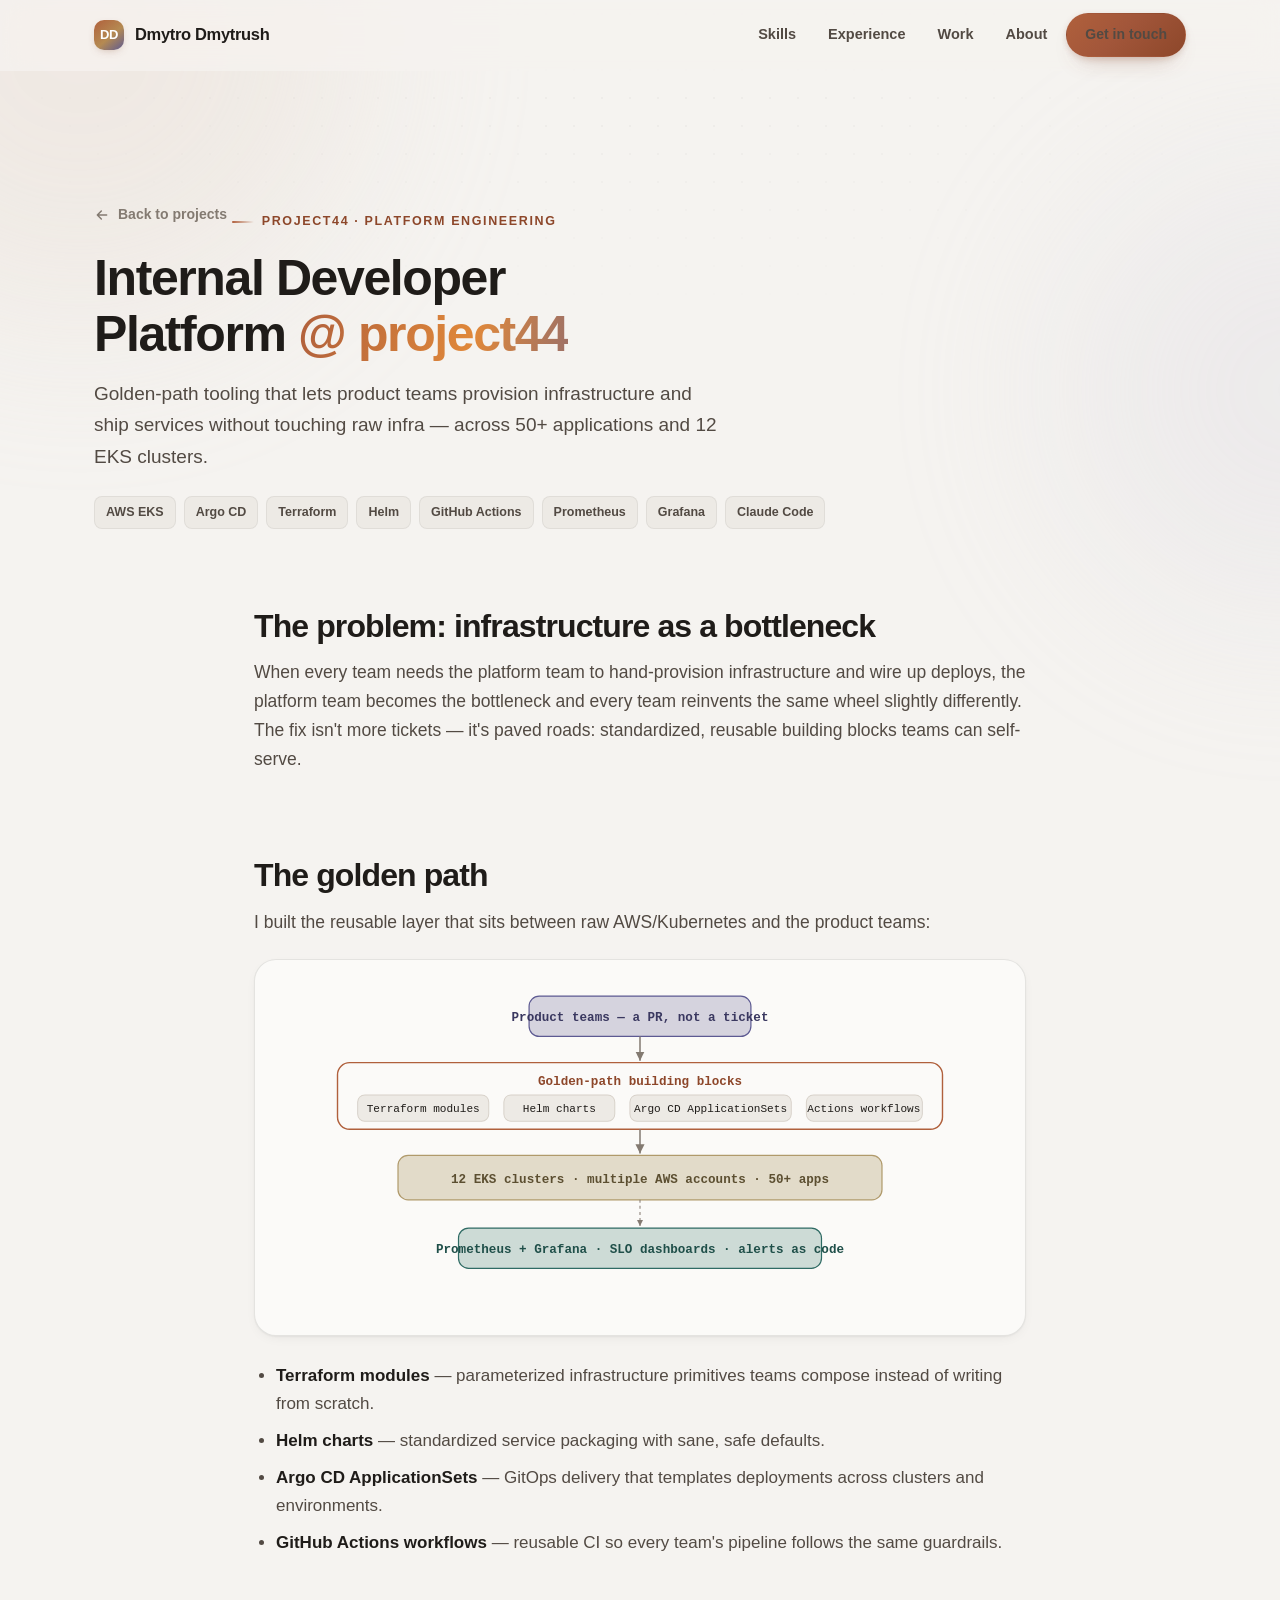
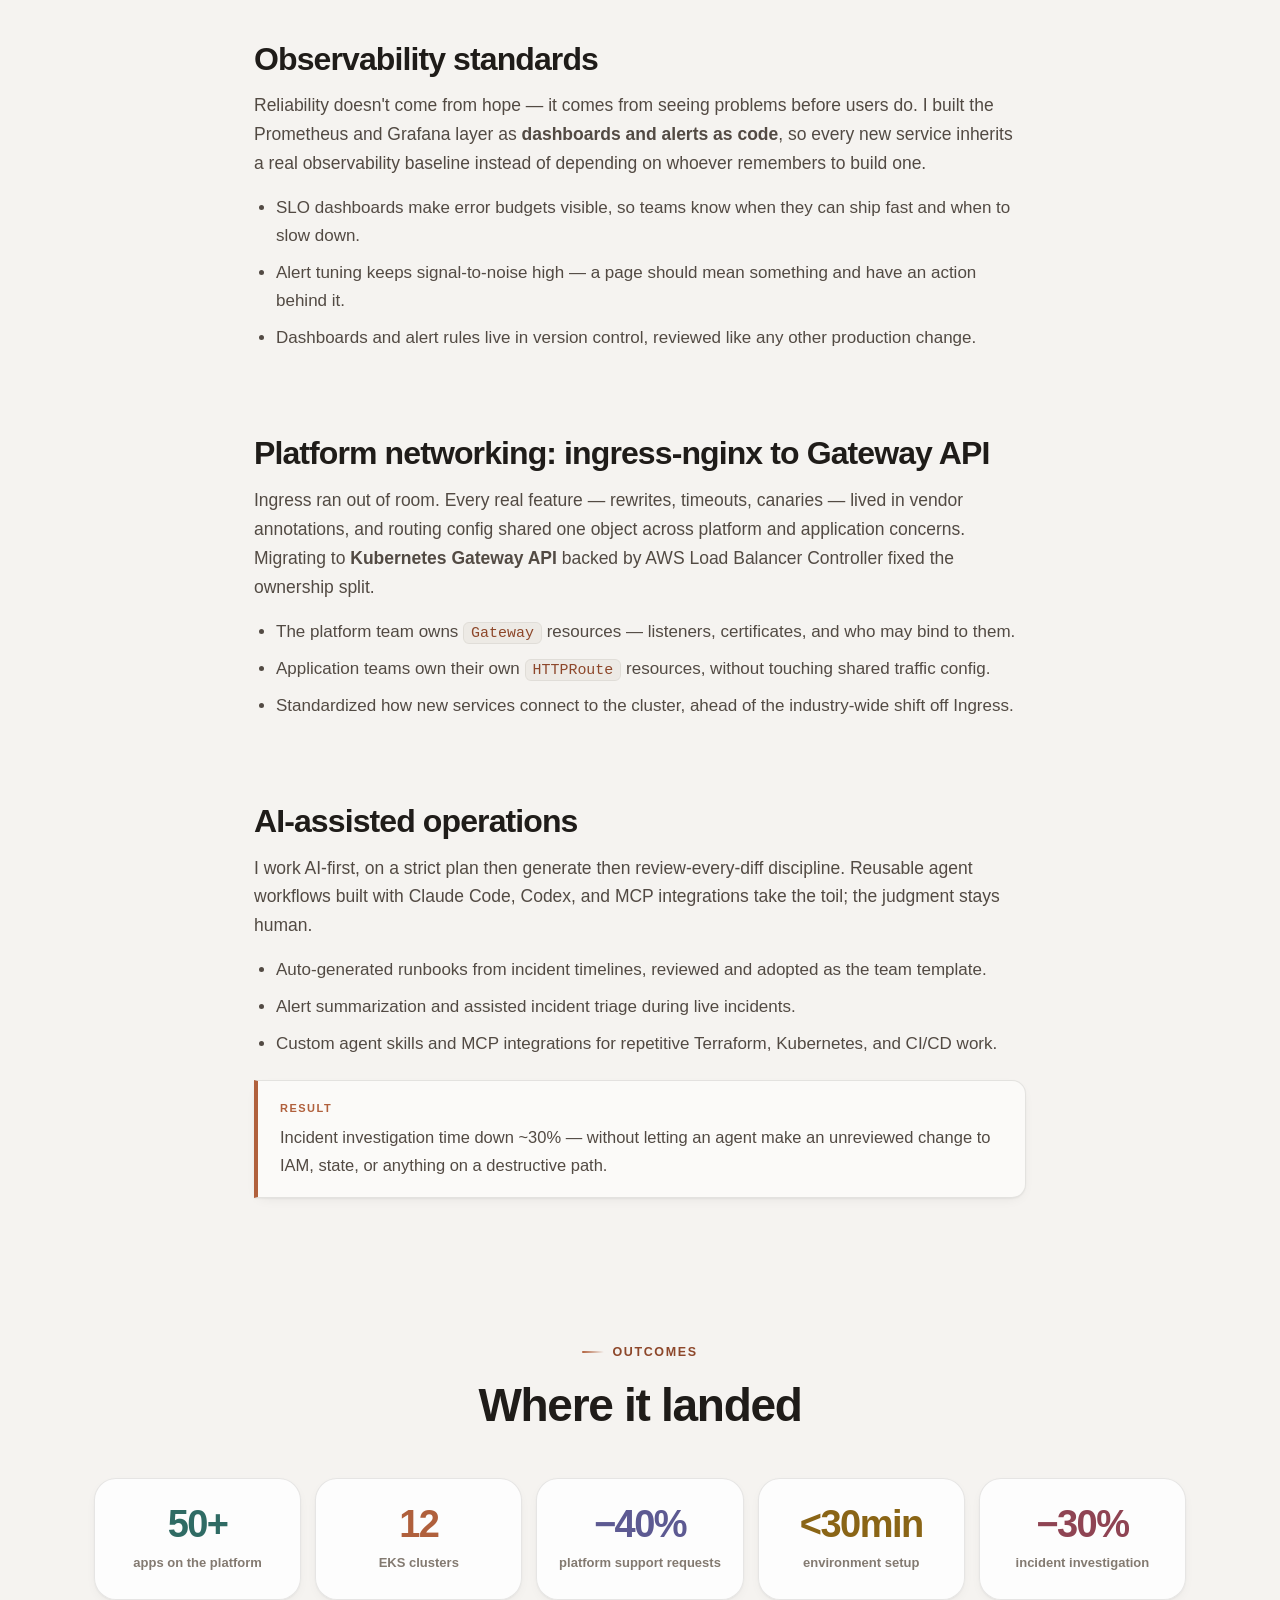
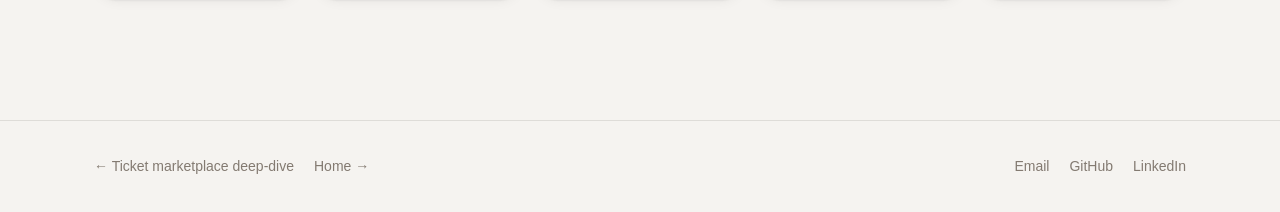
==== commit 7241dd61: "Remove phone number from website (contact card + all footers)" ====
--- a/project44.html
+++ b/project44.html
@@ -170,7 +170,6 @@
     </span>
     <span class="foot-links">
       <a href="mailto:contact@dmytro-dmytrush.com">Email</a>
-      <a href="tel:+13129092695">312-909-2695</a>
       <a href="https://github.com/Drdmytrush90" rel="noopener">GitHub</a>
       <a href="https://www.linkedin.com/in/dmytro-dmytrush-b77587130" rel="noopener">LinkedIn</a>
     </span>
